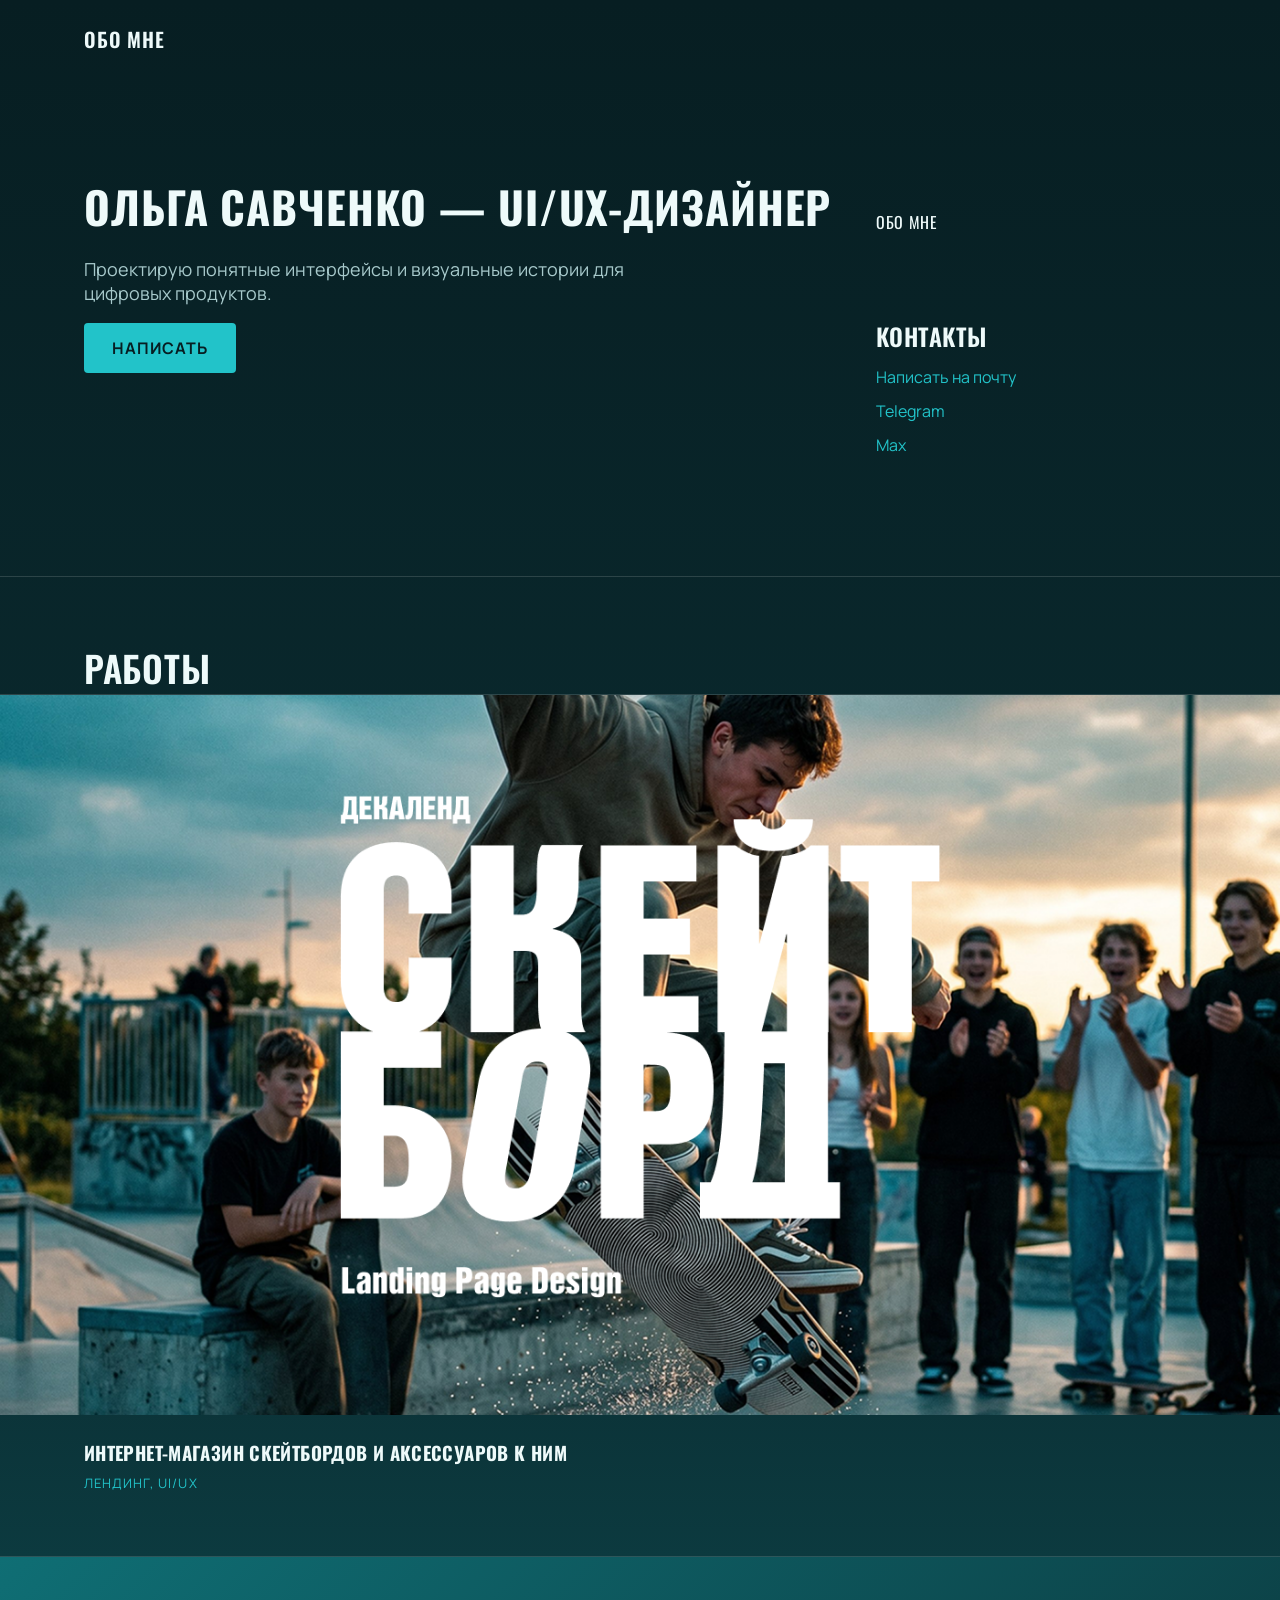
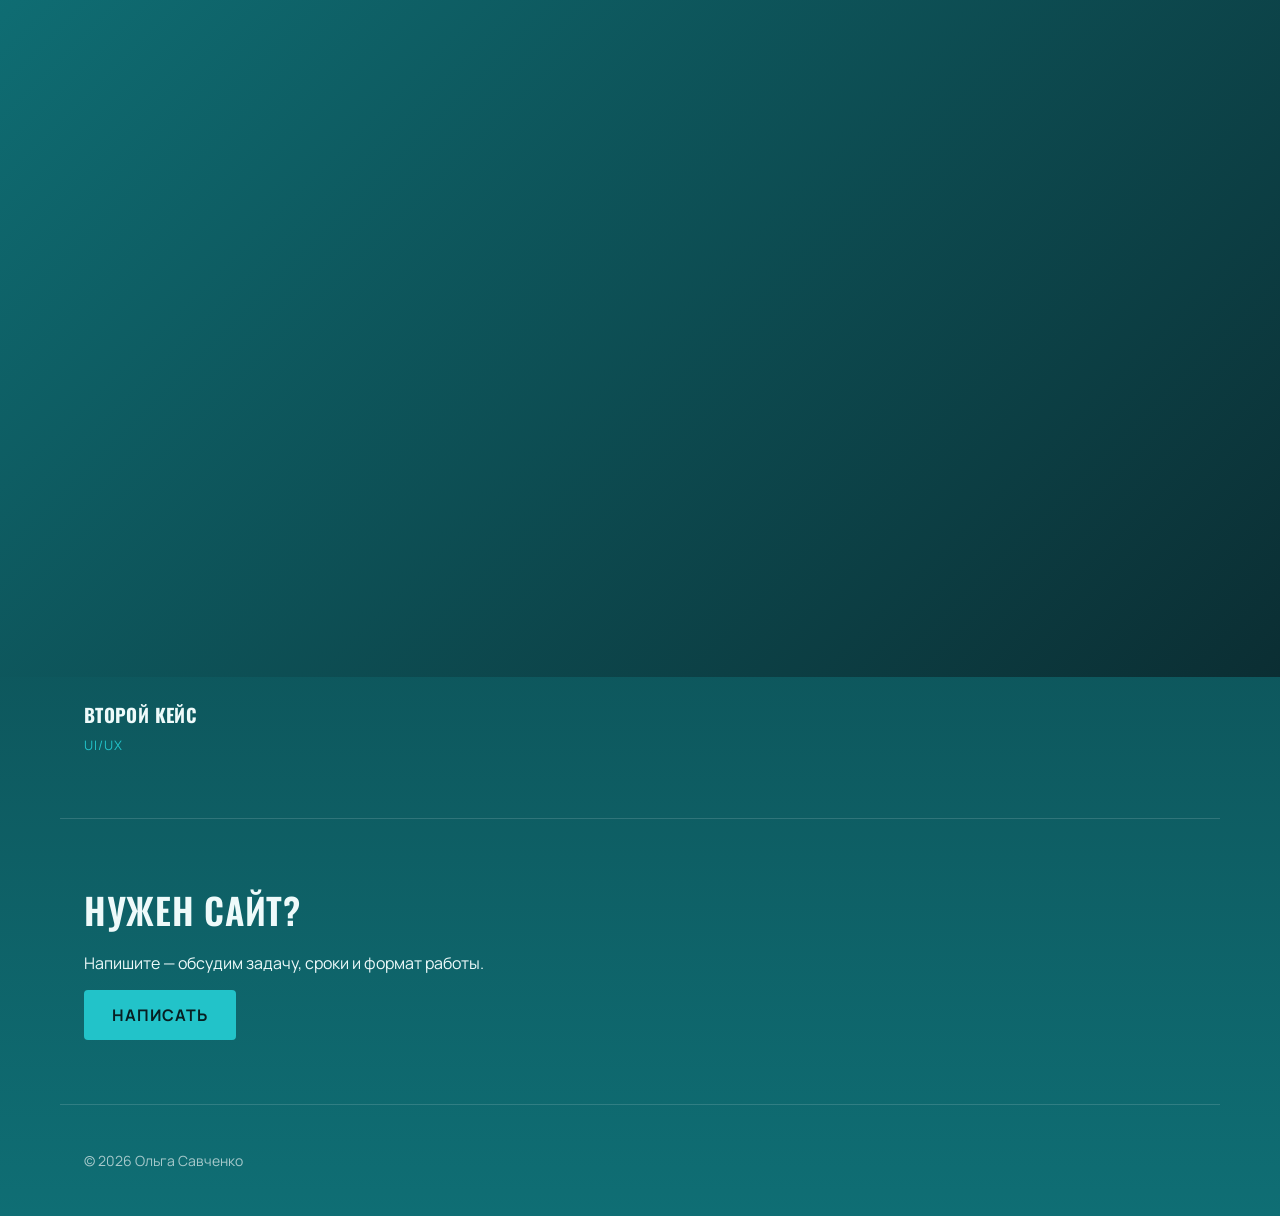
==== index.html @ 381944b1 "Исправлена ссылка на Max и меню" ====
<!DOCTYPE html>
<html lang="ru">
<head>
    <meta charset="UTF-8">
    <meta name="viewport" content="width=device-width, initial-scale=1.0">
    <title><h1>Ольга Савченко — <span class="title-second">UI/UX-дизайнер</span></h1></title>
    <link rel="preconnect" href="https://fonts.googleapis.com">
    <link rel="preconnect" href="https://fonts.gstatic.com" crossorigin>
    <link href="https://fonts.googleapis.com/css2?family=Oswald:wght@500;600;700&family=Manrope:wght@400;500;700&display=swap" rel="stylesheet">
    <link rel="stylesheet" href="style.css">
</head>
<body>
    <header class="header">
        <a href="#about" class="logo">Обо мне</a>
    </header>

    <main>
        <section class="hero" id="about">
            <div class="hero-main">
                <h1>Ольга Савченко — UI/UX-дизайнер</h1>
                <p>Проектирую понятные интерфейсы и визуальные истории для цифровых продуктов.</p>
                <a class="button" href="mailto:topol063@yandex.ru">Написать</a>
            </div>
            <aside class="hero-side">
                <nav class="panel panel-nav">
                    <a href="#about">Обо мне</a>
                </nav>

                <div class="panel panel-contacts" id="contacts">
                    <h2>Контакты</h2>
                    <a href="mailto:topol063@yandex.ru">Написать на почту</a>
                    <a href="https://t.me/graph_design63" target="_blank" rel="noopener">Telegram</a>
                    <a href="https://max.ru/u/f9LHodD0cOK-HTAsB_203HeexzP4PxBQkBFhvsTClnofYxLRDEMAX9zfkRQ" target="_blank" rel="noopener">Max</a>

                </div>
            </aside>
        </section>
        <section class="works" id="works">
            <h2>Работы</h2>
            <div id="works-list"></div>
        </section>

        <section class="cta" id="cta">
            <h2>Нужен сайт?</h2>
            <p>Напишите — обсудим задачу, сроки и формат работы.</p>
            <a class="button" href="mailto:topol063@yandex.ru">Написать</a>
        </section>
        <footer class="footer">
            <p>© 2026 Ольга Савченко</p>
        </footer>
        <div class="popup" id="popup">
            <div class="popup-overlay" data-close></div>
            <div class="popup-window">
                <button class="popup-close" type="button" data-close>Закрыть</button>
                <div class="popup-content" id="popup-content"></div>
            </div>
        </div>
        <script src="script.js"></script>
</body>
</html>
---- style.css ----
:root {
    --bg-deep: #071e22;
    --bg-dark: #0b2e33;
    --accent-dark: #0f6e74;
    --accent: #22c3c9;
    --text-main: #eefafa;
    --text-muted: #a7c9cb;
}

* {
    box-sizing: border-box;
}

body {
    margin: 0;
    font-family: "Manrope", Arial, sans-serif;
    background: linear-gradient(180deg, var(--bg-deep) 0%, var(--bg-dark) 45%, var(--accent-dark) 100%);
    color: var(--text-main);
}

h1, h2, h3 {
    font-family: "Oswald", Arial, sans-serif;
    text-transform: uppercase;
    letter-spacing: 0.02em;
    margin: 0 0 16px;
}

h1 {
    font-size: 44px;
    font-weight: 700;
}

h2 {
    font-size: 36px;
    font-weight: 600;
}

.button {
    display: inline-block;
    padding: 14px 28px;
    background: var(--accent);
    color: var(--bg-deep);
    text-decoration: none;
    font-weight: 700;
    text-transform: uppercase;
    letter-spacing: 0.06em;
    border-radius: 4px;
}
html {
    background: var(--bg-deep);
}

section,
.header,
.footer {
    max-width: 1160px;
    margin: 0 auto;
    padding: 64px 24px;
}

.header {
    display: flex;
    align-items: center;
    justify-content: space-between;
    padding-top: 24px;
    padding-bottom: 24px;
}

.logo {
    font-family: "Oswald", Arial, sans-serif;
    font-size: 20px;
    font-weight: 600;
    letter-spacing: 0.04em;
    text-transform: uppercase;
    color: var(--text-main);
    text-decoration: none;
}

.nav {
    display: flex;
    gap: 24px;
}

    .nav a {
        color: var(--text-muted);
        text-decoration: none;
        font-weight: 500;
    }

        .nav a:hover {
            color: var(--accent);
        }

.hero {
    padding-top: 96px;
    padding-bottom: 96px;
}

    .hero p {
        max-width: 560px;
        font-size: 18px;
        color: var(--text-muted);
    }

.contacts-list {
    list-style: none;
    margin: 0;
    padding: 0;
    display: flex;
    gap: 24px;
}

    .contacts-list a {
        color: var(--accent);
        text-decoration: none;
        font-weight: 500;
    }

        .contacts-list a:hover {
            text-decoration: underline;
        }

.footer {
    padding-top: 32px;
    padding-bottom: 32px;
    color: var(--text-muted);
    font-size: 14px;
}
.works-grid::-webkit-scrollbar {
        height: 8px;
    }

    .works-grid::-webkit-scrollbar-thumb {
        background: var(--accent-dark);
        border-radius: 4px;
    }

.work-tag {
    margin: 0;
    color: var(--accent);
    font-size: 13px;
    text-transform: uppercase;
    letter-spacing: 0.08em;
}

.hero {
    display: grid;
    grid-template-columns: 1fr 320px;
    gap: 32px;
    align-items: start;
}

.hero-side {
    display: grid;
    gap: 24px;
}

.panel {
    display: grid;
    gap: 12px;
    padding: 24px;
    background: rgba(255, 255, 255, 0.04);
    border: 1px solid rgba(255, 255, 255, 0.12);
    border-radius: 8px;
}

.panel-nav a {
    color: var(--text-main);
    text-decoration: none;
    font-family: "Oswald", Arial, sans-serif;
    text-transform: uppercase;
    letter-spacing: 0.04em;
}

    .panel-nav a:hover {
        color: var(--accent);
    }

.panel-contacts h2 {
    margin: 0;
    font-size: 24px;
}

.panel-contacts a {
    color: var(--accent);
    text-decoration: none;
    word-break: break-word;
}

    .panel-contacts a:hover {
        text-decoration: underline;
    }
body {
    overflow-x: hidden;
}

section,
.footer {
    border-top: 1px solid rgba(255, 255, 255, 0.14);
}

.hero {
    border-top: none;
}

.panel {
    background: none;
    border: none;
    border-radius: 0;
    padding: 24px 0;
}

.panel-nav a {
    padding: 12px 0;
    border-bottom: 1px solid rgba(255, 255, 255, 0.14);
}

    .panel-nav a:last-child {
        border-bottom: none;
    }

.works {
    max-width: none;
    padding: 0;
}

    .works h2 {
        max-width: 1160px;
        margin: 0 auto;
        padding: 64px 24px 0;
    }

.case-block {
    border-top: 1px solid rgba(255, 255, 255, 0.14);
    padding-bottom: 64px;
    cursor: pointer;
}

.case-cover {
    width: 100vw;
    margin-left: calc(50% - 50vw);
    aspect-ratio: 16 / 9;
    background: linear-gradient(135deg, var(--accent-dark), var(--bg-dark));
}

.case-meta {
    max-width: 1160px;
    margin: 0 auto;
    padding: 24px 24px 0;
    display: grid;
    gap: 8px;
}

    .case-meta h3 {
        margin: 0;
    }
.button:hover {
    background: var(--text-main);
}

.button:active {
    transform: translateY(1px);
}
.popup {
    position: fixed;
    inset: 0;
    display: none;
    z-index: 100;
}

    .popup.is-open {
        display: block;
    }

.popup-overlay {
    position: absolute;
    inset: 0;
    background: rgba(7, 30, 34, 0.8);
}

.popup-window {
    position: relative;
    width: min(1160px, calc(100% - 48px));
    height: calc(100% - 96px);
    margin: 48px auto;
    overflow-y: auto;
    background: var(--bg-deep);
    border: 1px solid rgba(255, 255, 255, 0.14);
}

.popup-close {
    position: sticky;
    top: 16px;
    z-index: 5;
    display: block;
    width: fit-content;
    margin: 16px 16px 0 auto;
    padding: 12px 20px;
    border: 1px solid rgba(255, 255, 255, 0.3);
    border-radius: 4px;
    background: rgba(7, 30, 34, 0.7);
    color: var(--text-main);
    font-family: "Manrope", Arial, sans-serif;
    font-weight: 700;
    text-transform: uppercase;
    letter-spacing: 0.06em;
    cursor: pointer;
}

    .popup-close:hover {
        background: var(--accent);
        color: var(--bg-deep);
    }

.popup-content h2 {
    margin: 0;
    padding: 24px 24px 0;
}

.popup-screen {
    min-height: 50vh;
    display: grid;
    place-items: center;
    align-content: center;
    gap: 12px;
    padding: 48px 24px;
    border-top: 1px solid rgba(255, 255, 255, 0.14);
    background: linear-gradient(180deg, var(--bg-dark), var(--accent-dark));
    text-align: center;
}

    .popup-screen h3 {
        margin: 0;
    }

    .popup-screen p {
        margin: 0;
        max-width: 560px;
        color: var(--text-muted);
    }
.case-cover {
    background-size: cover;
    background-position: center;
}

.popup-screen-image {
    min-height: 0;
    padding: 0;
    display: block;
    background: none;
}

    .popup-screen-image img {
        display: block;
        width: 100%;
        height: auto;
    }
    @media (max-width: 900px) {
  .hero {
    grid-template-columns: 1fr;
    gap: 48px;
  }

  .hero-side {
    grid-template-columns: 1fr 1fr;
  }

  h1 {
    font-size: 40px;
  }
}

@media (max-width: 600px) {
    .title-second {
  white-space: nowrap;
}
  .hero-side {
    grid-template-columns: 1fr;
  }

  h1 {
    font-size: 32px;
  }

  h2 {
    font-size: 28px;
  }

  .works h2 {
    padding: 48px 16px 0;
  }

  .case-meta {
    padding: 16px 16px 0;
  }

  .popup-window {
    width: calc(100% - 24px);
    height: calc(100% - 48px);
    margin: 24px auto;
  }
  .title-second {
    display: block;
  }
}
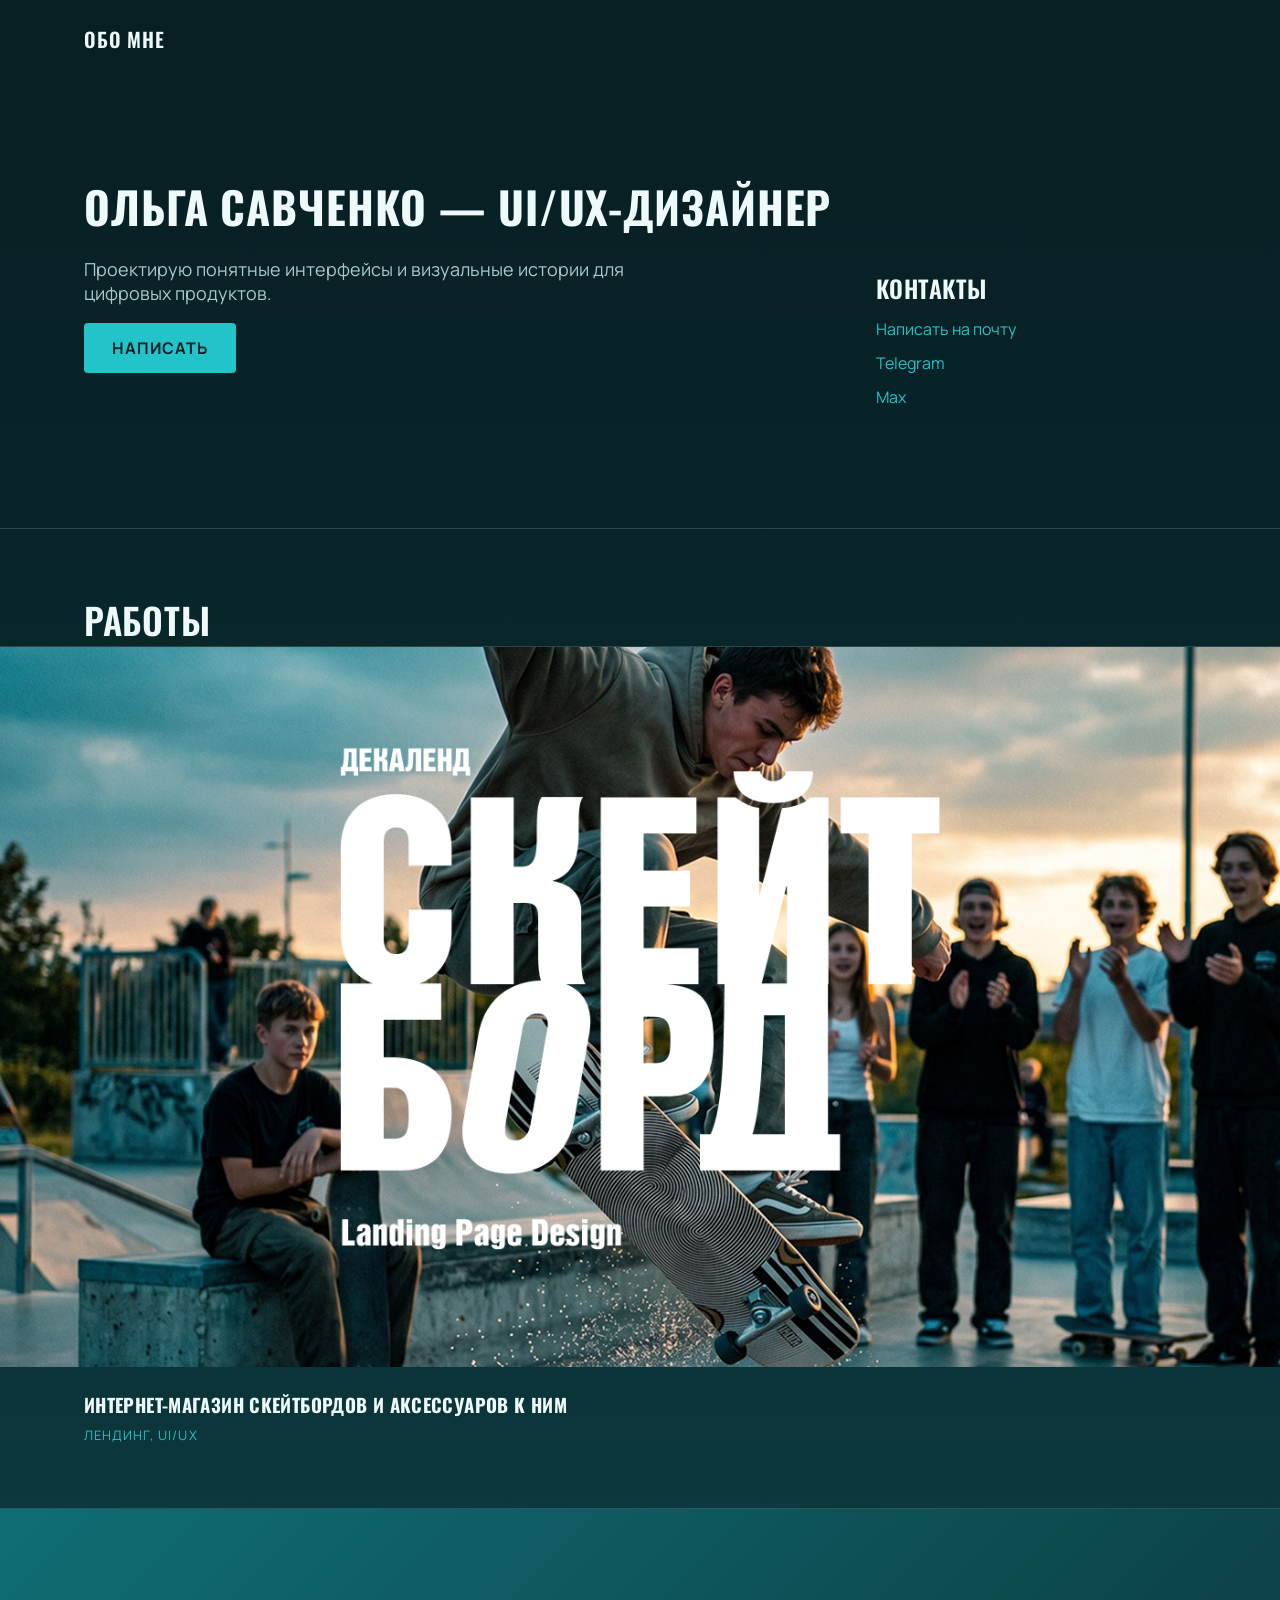
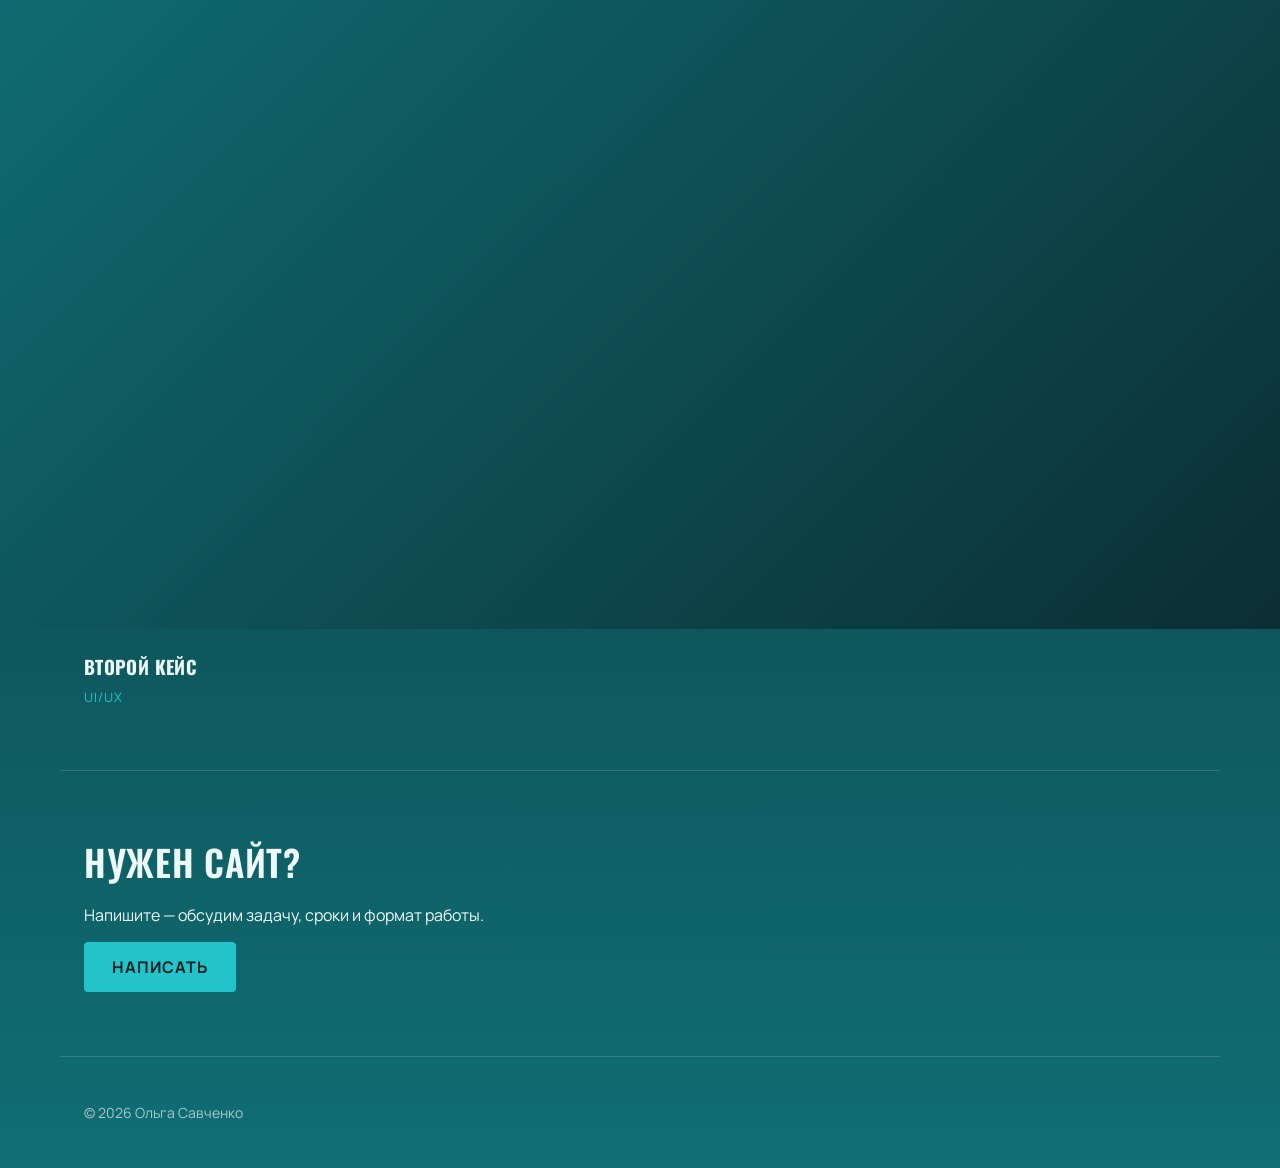
==== commit 7e67afda: "Убрана дублирующая ссылка Обо мне" ====
--- a/index.html
+++ b/index.html
@@ -23,7 +23,6 @@
             </div>
             <aside class="hero-side">
                 <nav class="panel panel-nav">
-                    <a href="#about">Обо мне</a>
                 </nav>
 
                 <div class="panel panel-contacts" id="contacts">
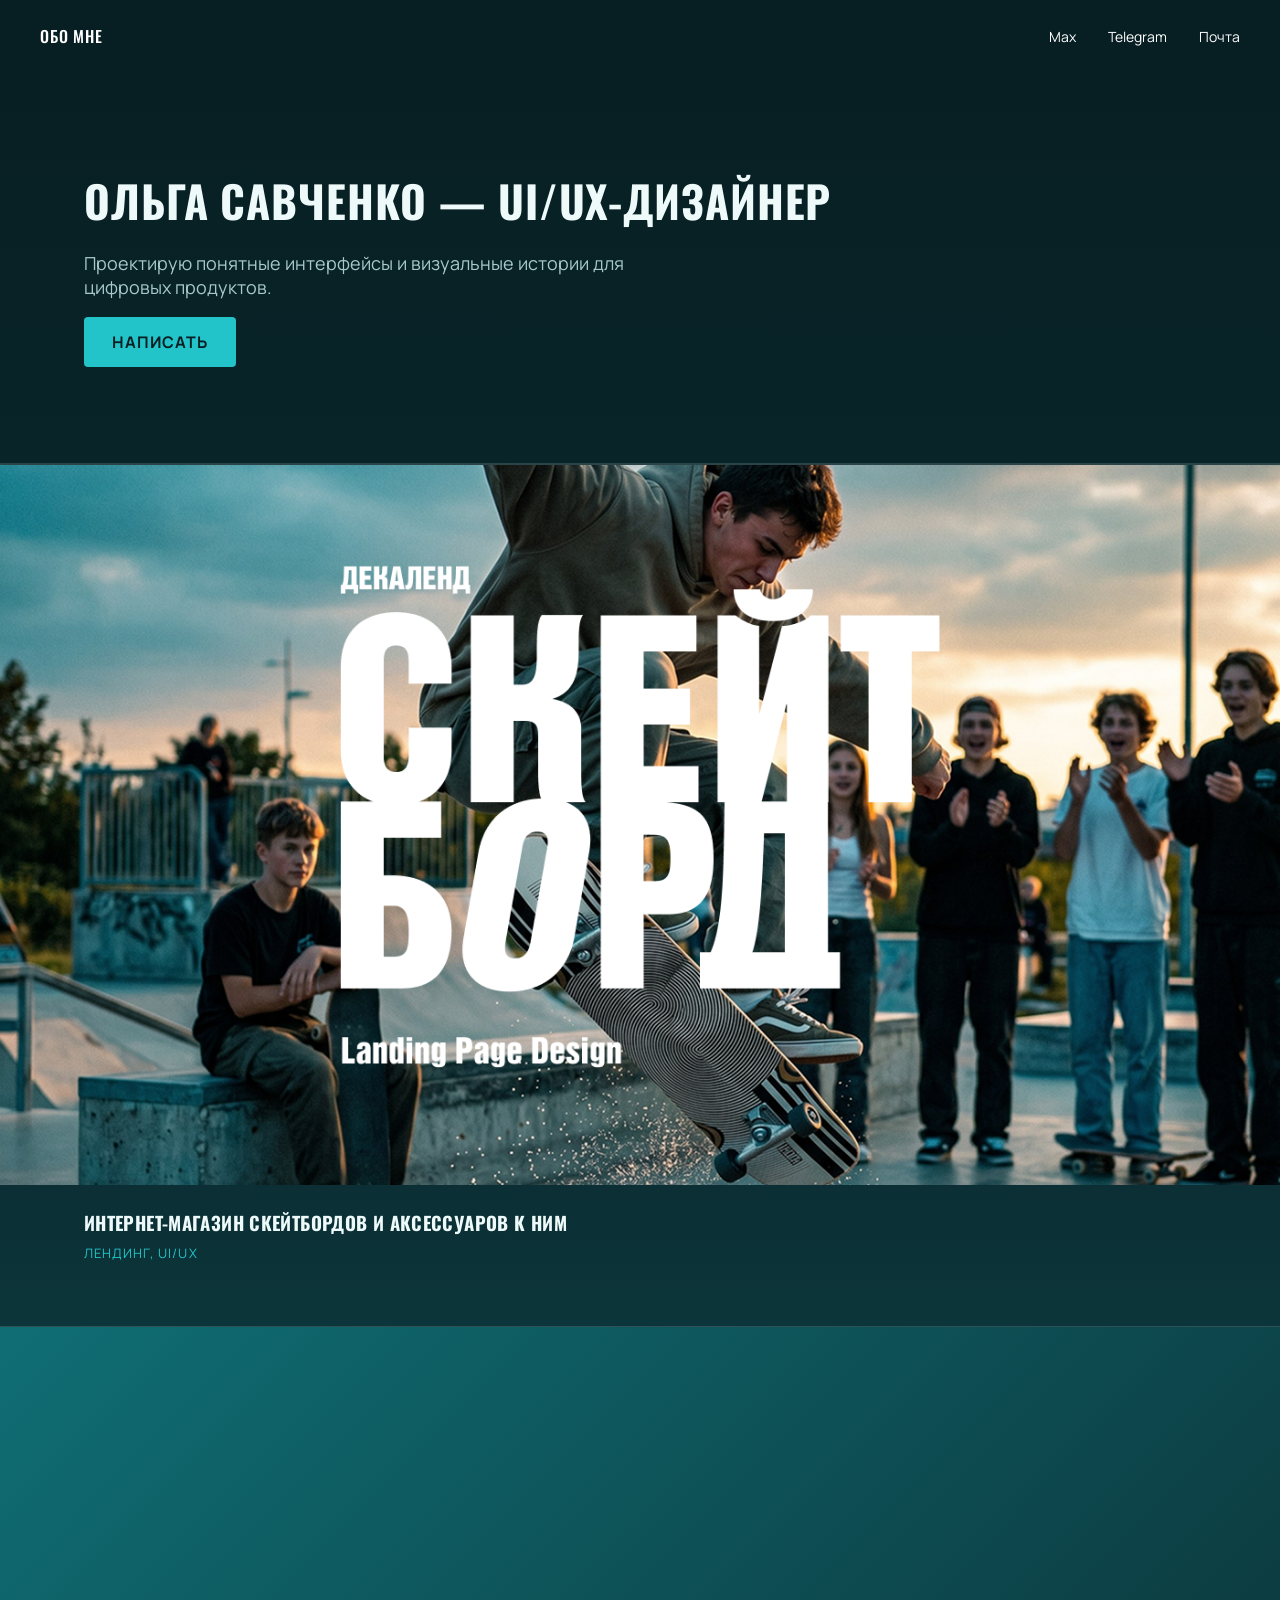
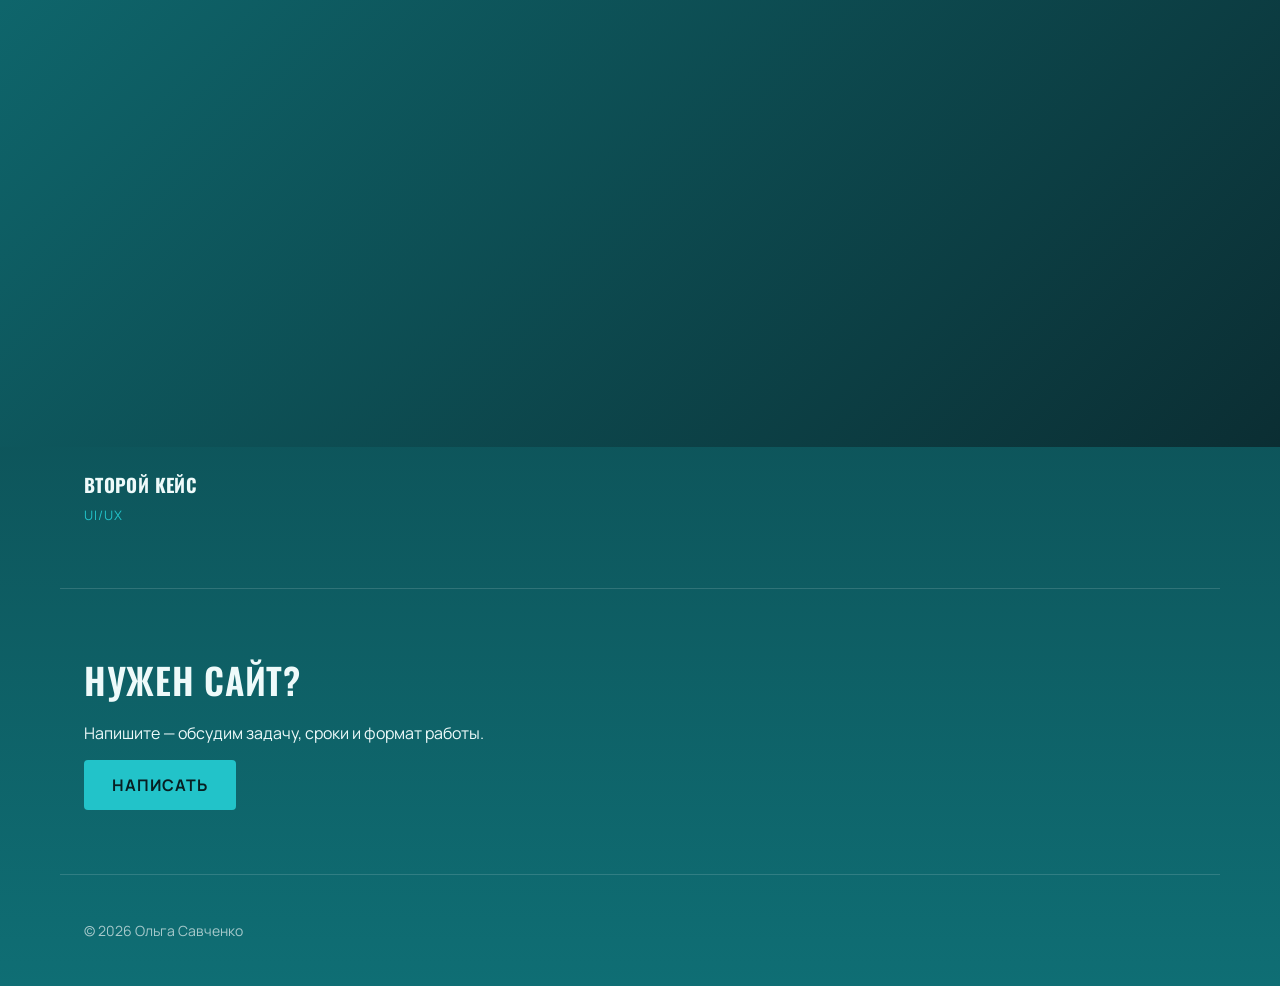
==== commit 4a35bdea: "Убран заголовок РАБОТЫ" ====
--- a/index.html
+++ b/index.html
@@ -10,9 +10,14 @@
     <link rel="stylesheet" href="style.css">
 </head>
 <body>
-    <header class="header">
-        <a href="#about" class="logo">Обо мне</a>
-    </header>
+    <header class="site-header">
+  <a href="#about" class="header-logo">ОБО МНЕ</a>
+  <nav class="header-links">
+    <a href="https://max.ru/u/f9LHodD0cOK-HTAsB_203HeexzP4PxBQkBFhvsTClnofYxLRDEMAX9zfkRQ" target="_blank" rel="noopener">Max</a>
+    <a href="https://t.me/graph_design63" target="_blank" rel="noopener">Telegram</a>
+    <a href="mailto:topol063@yandex.ru">Почта</a>
+  </nav>
+</header>
 
     <main>
         <section class="hero" id="about">
@@ -25,17 +30,9 @@
                 <nav class="panel panel-nav">
                 </nav>
 
-                <div class="panel panel-contacts" id="contacts">
-                    <h2>Контакты</h2>
-                    <a href="mailto:topol063@yandex.ru">Написать на почту</a>
-                    <a href="https://t.me/graph_design63" target="_blank" rel="noopener">Telegram</a>
-                    <a href="https://max.ru/u/f9LHodD0cOK-HTAsB_203HeexzP4PxBQkBFhvsTClnofYxLRDEMAX9zfkRQ" target="_blank" rel="noopener">Max</a>
-
-                </div>
             </aside>
         </section>
         <section class="works" id="works">
-            <h2>Работы</h2>
             <div id="works-list"></div>
         </section>
 
--- a/style.css
+++ b/style.css
@@ -369,7 +369,58 @@
     font-size: 40px;
   }
 }
-
+/* --- Новый адаптивный хедер --- */
+.site-header {
+  display: flex;
+  justify-content: space-between; /* Разносит логотип влево, а ссылки вправо */
+  align-items: center;
+  width: 100%;
+  padding: 24px 40px;
+  box-sizing: border-box;
+}
+
+.header-logo {
+  font-family: 'Oswald', sans-serif;
+  font-size: 16px;
+  font-weight: 500;
+  text-transform: uppercase;
+  text-decoration: none;
+  color: #ffffff; /* Или твой основной цвет текста */
+  letter-spacing: 0.05em;
+}
+
+.header-links {
+  display: flex;
+  gap: 32px; /* Равные интервалы между ссылками */
+}
+
+.header-links a {
+  font-family: 'Manrope', sans-serif;
+  font-size: 14px;
+  text-decoration: none;
+  color: #ffffff; /* Или твой основной цвет текста */
+  transition: opacity 0.3s ease;
+}
+
+.header-links a:hover {
+  opacity: 0.7;
+}
+
+/* Адаптив хедера для мобильных (ширина до 600px) */
+@media (max-width: 600px) {
+  .site-header {
+    padding: 16px 20px;
+    flex-direction: column;
+    align-items: flex-start;
+    gap: 16px;
+  }
+
+  .header-links {
+    width: 100%;
+    justify-content: space-between; /* На мобильном ссылки растянутся по ширине */
+    gap: 0;
+  }
+}
 @media (max-width: 600px) {
     .title-second {
   white-space: nowrap;
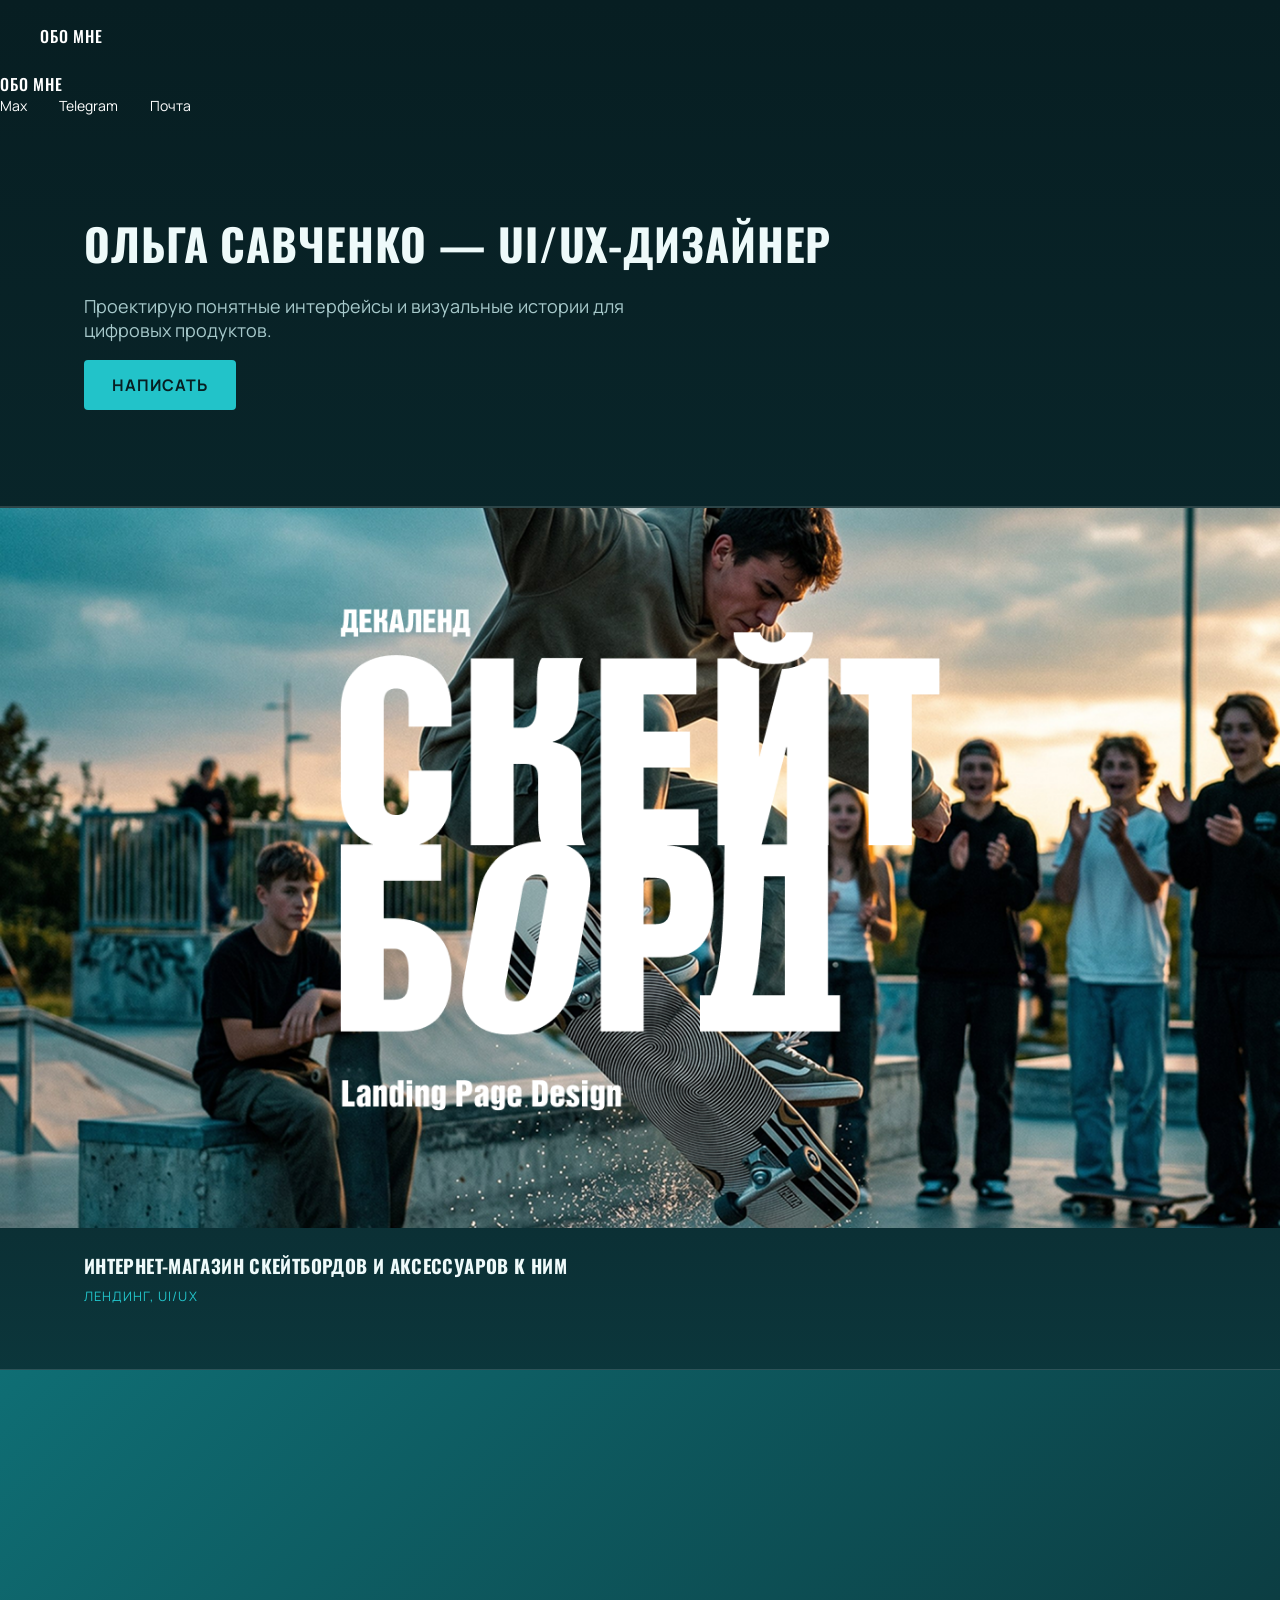
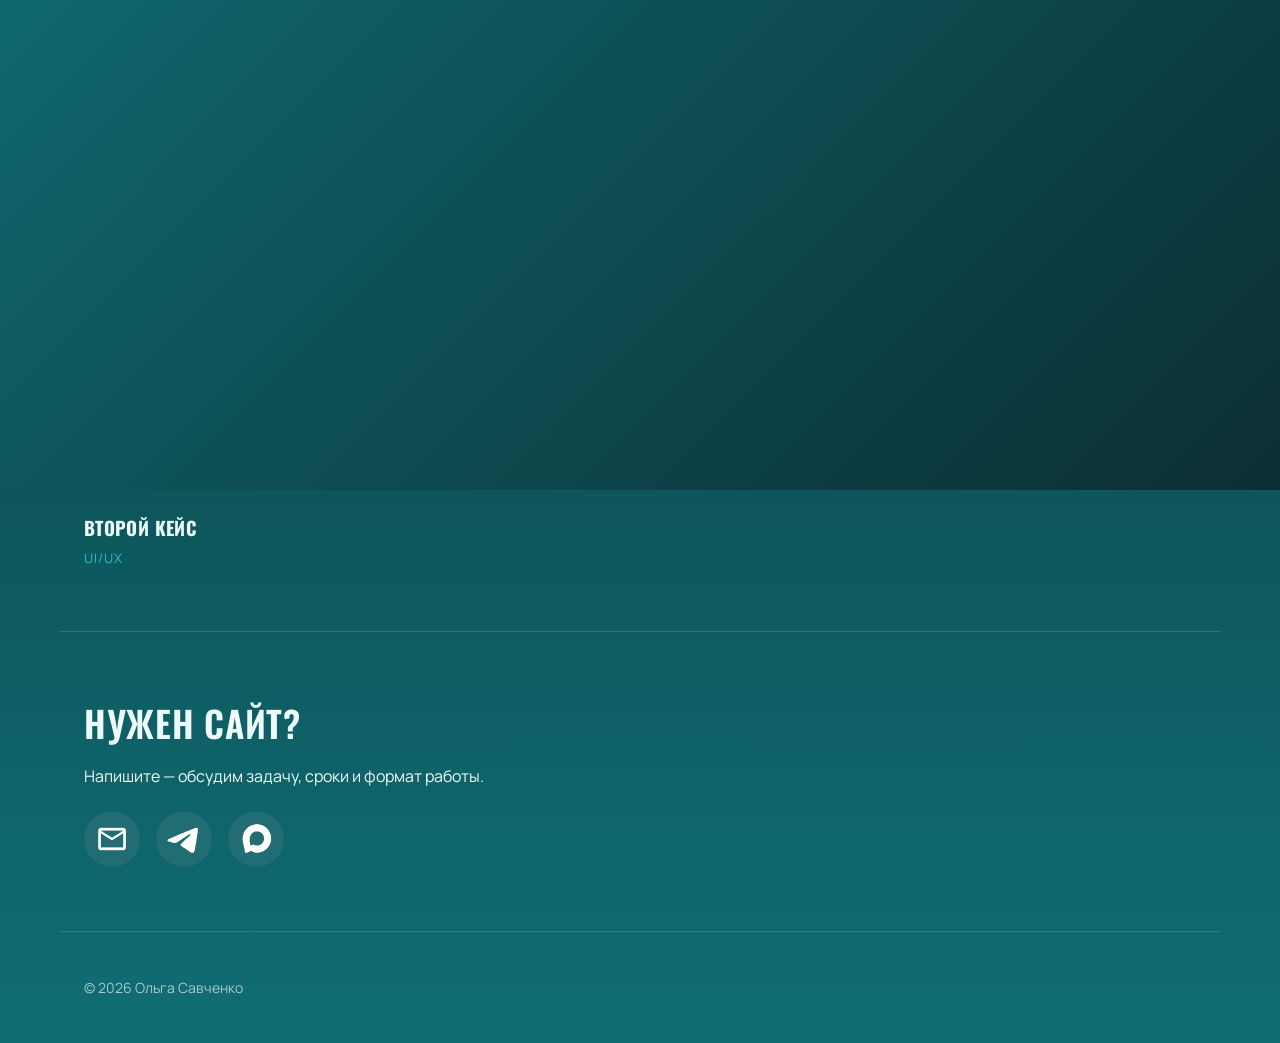
==== commit 3ff47bab: "Убран хедер, обновлен подзаголовок" ====
--- a/index.html
+++ b/index.html
@@ -11,6 +11,8 @@
 </head>
 <body>
     <header class="site-header">
+  <a href="#about" class="header-logo">ОБО МНЕ</a>
+</header>
   <a href="#about" class="header-logo">ОБО МНЕ</a>
   <nav class="header-links">
     <a href="https://max.ru/u/f9LHodD0cOK-HTAsB_203HeexzP4PxBQkBFhvsTClnofYxLRDEMAX9zfkRQ" target="_blank" rel="noopener">Max</a>
@@ -39,7 +41,17 @@
         <section class="cta" id="cta">
             <h2>Нужен сайт?</h2>
             <p>Напишите — обсудим задачу, сроки и формат работы.</p>
-            <a class="button" href="mailto:topol063@yandex.ru">Написать</a>
+            <div class="contact-icons">
+  <a href="mailto:topol063@yandex.ru" class="icon-link">
+    <img src="img/icon-mail.png" alt="Написать на почту">
+  </a>
+  <a href="https://t.me/graph_design63" target="_blank" class="icon-link">
+    <img src="img/icon-telegram.png" alt="Telegram">
+  </a>
+  <a href="https://max.ru/u/f9LHodD0cOK-HTAsB_203HeexzP4PxBQkBFhvsTClnofYxLRDEMAX9zfkRQ" target="_blank" class="icon-link">
+    <img src="img/icon-max.png" alt="Max">
+  </a>
+</div>
         </section>
         <footer class="footer">
             <p>© 2026 Ольга Савченко</p>
--- a/style.css
+++ b/style.css
@@ -453,4 +453,43 @@
   .title-second {
     display: block;
   }
+}
+/* --- Круглые иконки контактов --- */
+.contact-icons {
+  display: flex;
+  gap: 16px;
+  margin-top: 24px;
+}
+
+.icon-link {
+  display: flex;
+  align-items: center;
+  justify-content: center;
+  width: 56px;
+  height: 56px;
+  border-radius: 50%;
+  transition: transform 0.3s ease, opacity 0.3s ease;
+}
+
+.icon-link:hover {
+  transform: scale(1.1);
+  opacity: 0.8;
+}
+
+.icon-link img {
+  width: 100%;
+  height: 100%;
+  object-fit: cover;
+}
+
+/* Адаптив для мобильных */
+@media (max-width: 600px) {
+  .contact-icons {
+    gap: 12px;
+  }
+  
+  .icon-link {
+    width: 48px;
+    height: 48px;
+  }
 }
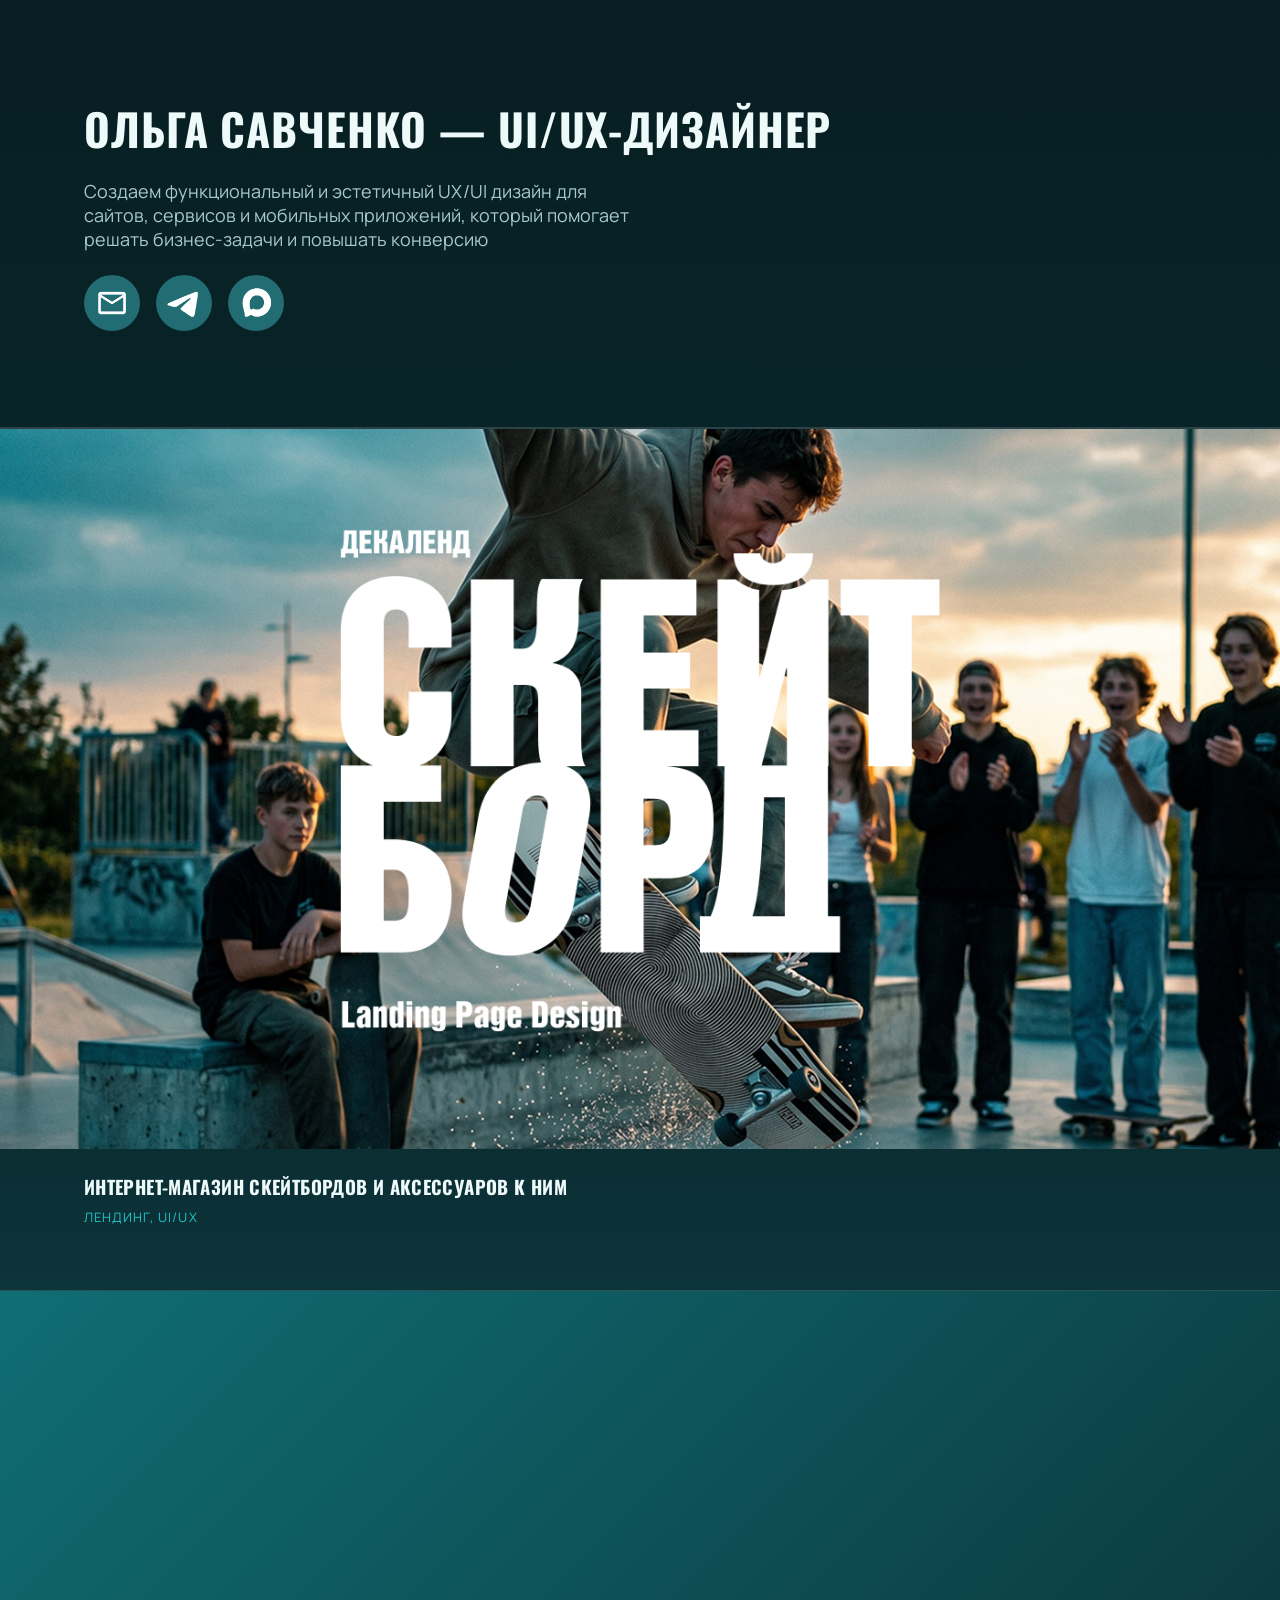
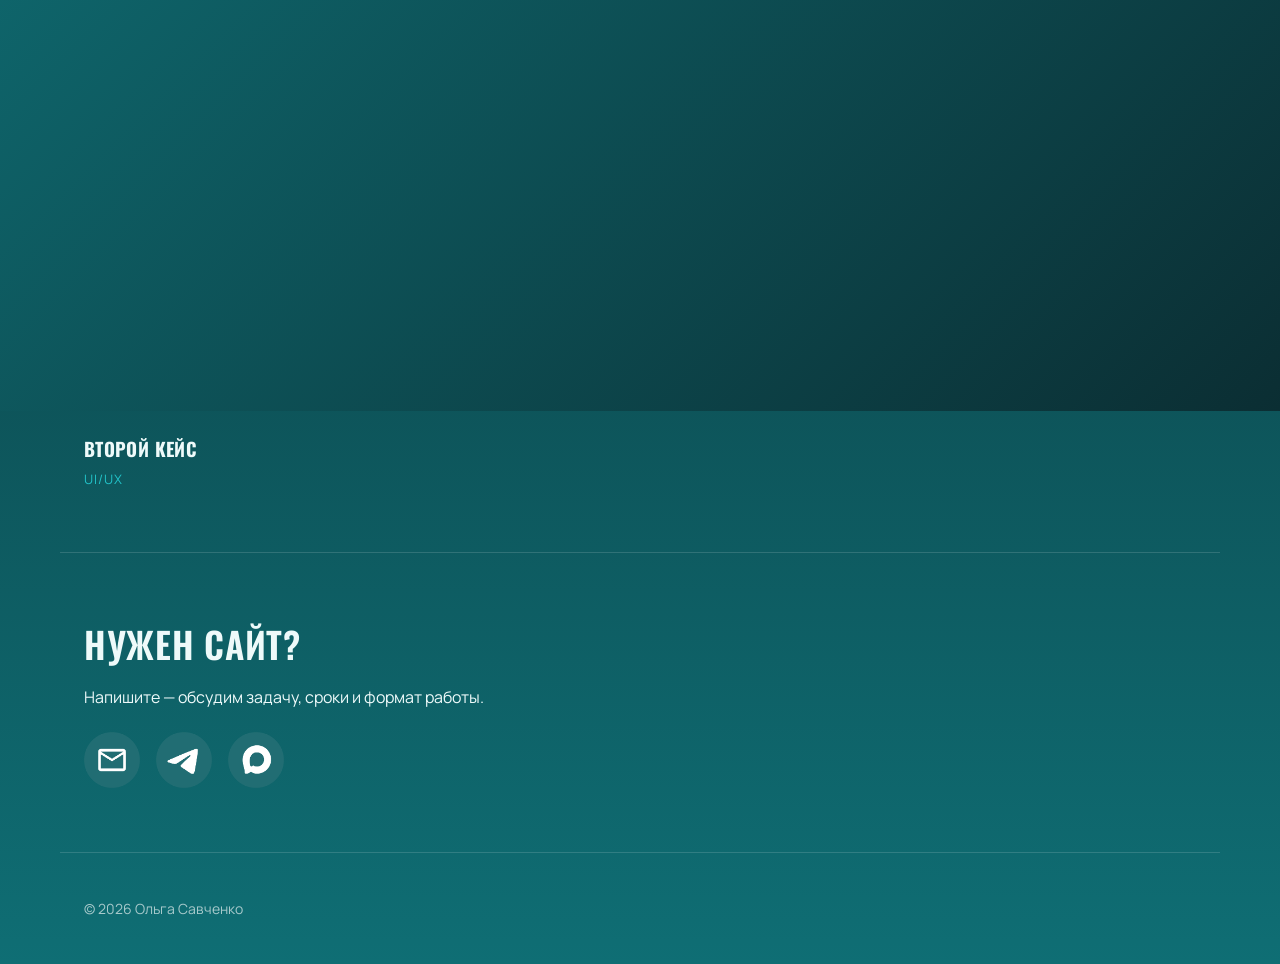
==== commit 1f7567f5: "Убран хедер, обновлен текст, добавлены иконки" ====
--- a/index.html
+++ b/index.html
@@ -10,23 +10,24 @@
     <link rel="stylesheet" href="style.css">
 </head>
 <body>
-    <header class="site-header">
-  <a href="#about" class="header-logo">ОБО МНЕ</a>
-</header>
-  <a href="#about" class="header-logo">ОБО МНЕ</a>
-  <nav class="header-links">
-    <a href="https://max.ru/u/f9LHodD0cOK-HTAsB_203HeexzP4PxBQkBFhvsTClnofYxLRDEMAX9zfkRQ" target="_blank" rel="noopener">Max</a>
-    <a href="https://t.me/graph_design63" target="_blank" rel="noopener">Telegram</a>
-    <a href="mailto:topol063@yandex.ru">Почта</a>
-  </nav>
-</header>
+  </header>
 
     <main>
         <section class="hero" id="about">
             <div class="hero-main">
                 <h1>Ольга Савченко — UI/UX-дизайнер</h1>
-                <p>Проектирую понятные интерфейсы и визуальные истории для цифровых продуктов.</p>
-                <a class="button" href="mailto:topol063@yandex.ru">Написать</a>
+                <p>   Создаем функциональный и эстетичный UX/UI дизайн для сайтов, сервисов и мобильных приложений, который помогает решать бизнес-задачи и повышать конверсию</p>
+                <div class="contact-icons">
+     <a href="mailto:topol063@yandex.ru" class="icon-link">
+       <img src="img/icon-mail.png" alt="Написать на почту">
+     </a>
+     <a href="https://t.me/graph_design63" target="_blank" class="icon-link">
+       <img src="img/icon-telegram.png" alt="Telegram">
+     </a>
+     <a href="https://max.ru/u/f9LHodD0cOK-HTAsB_203HeexzP4PxBQkBFhvsTClnofYxLRDEMAX9zfkRQ" target="_blank" class="icon-link">
+       <img src="img/icon-max.png" alt="Max">
+     </a>
+   </div>
             </div>
             <aside class="hero-side">
                 <nav class="panel panel-nav">
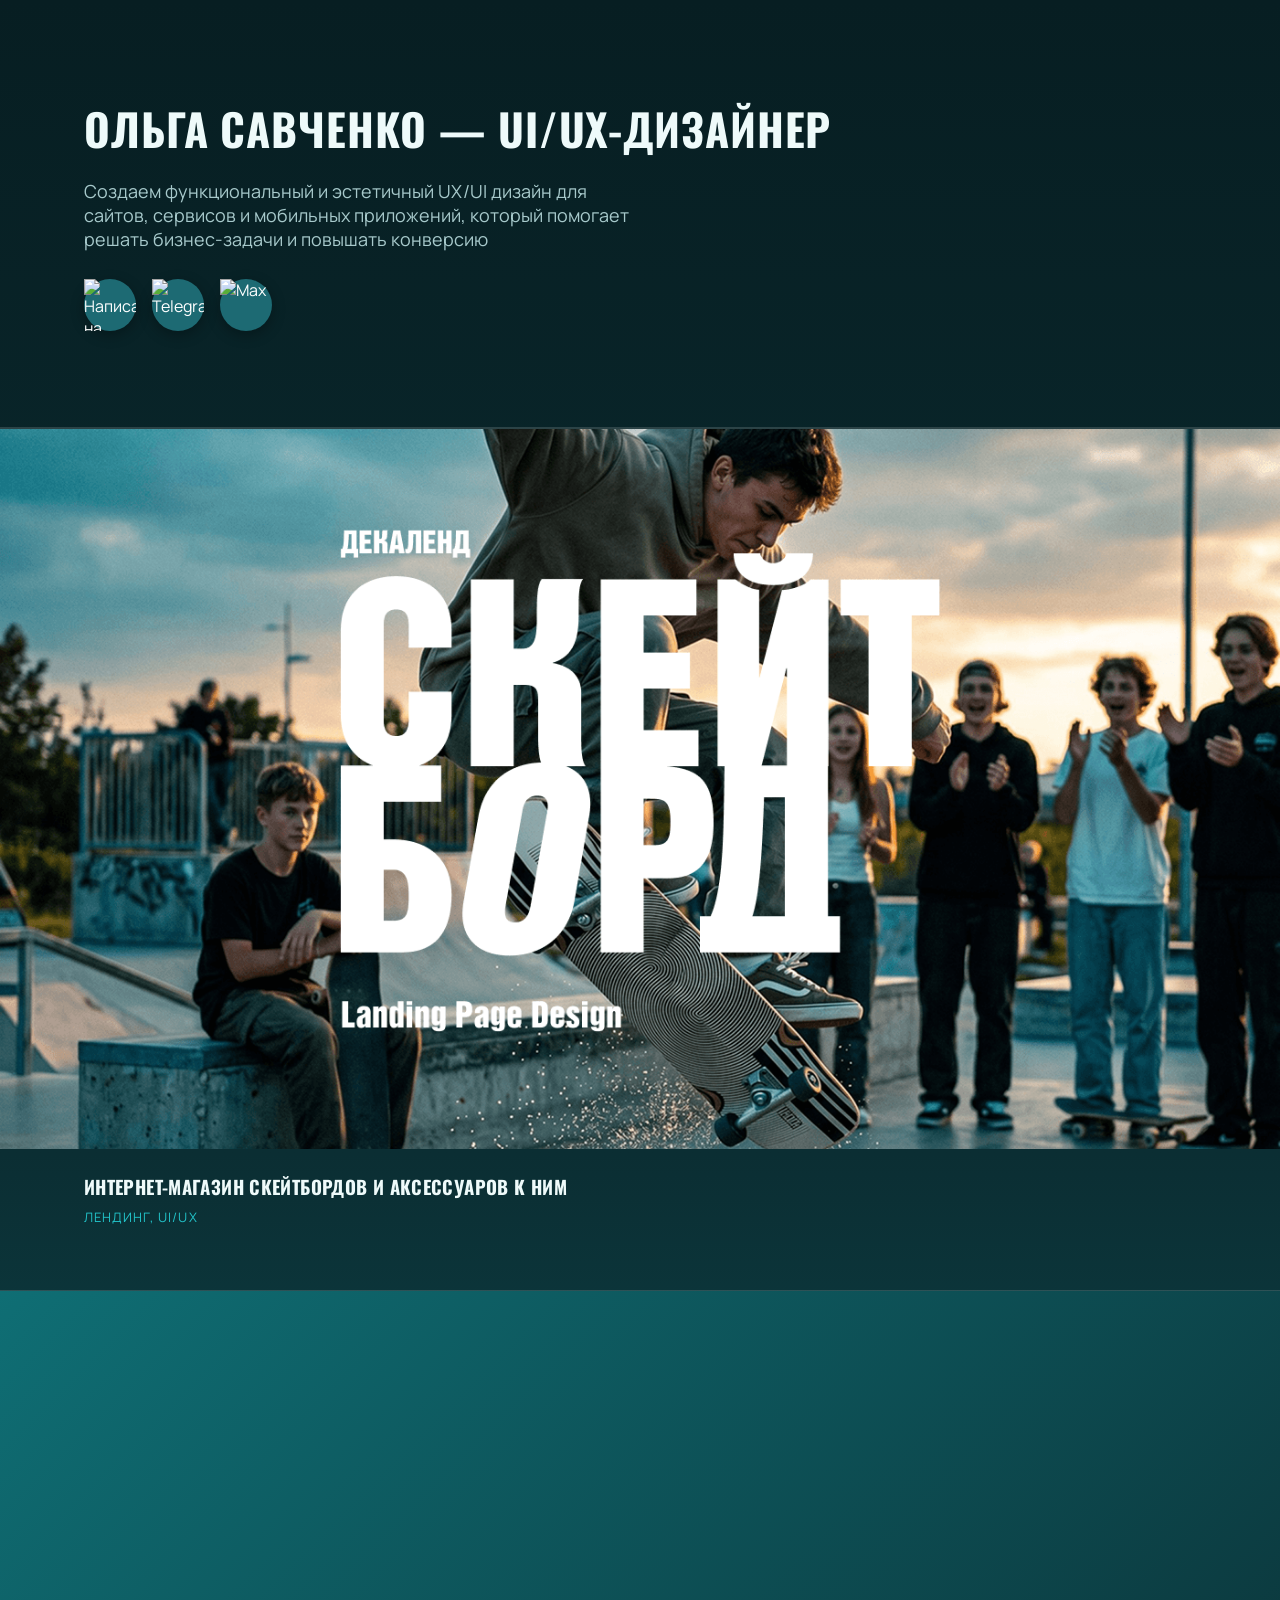
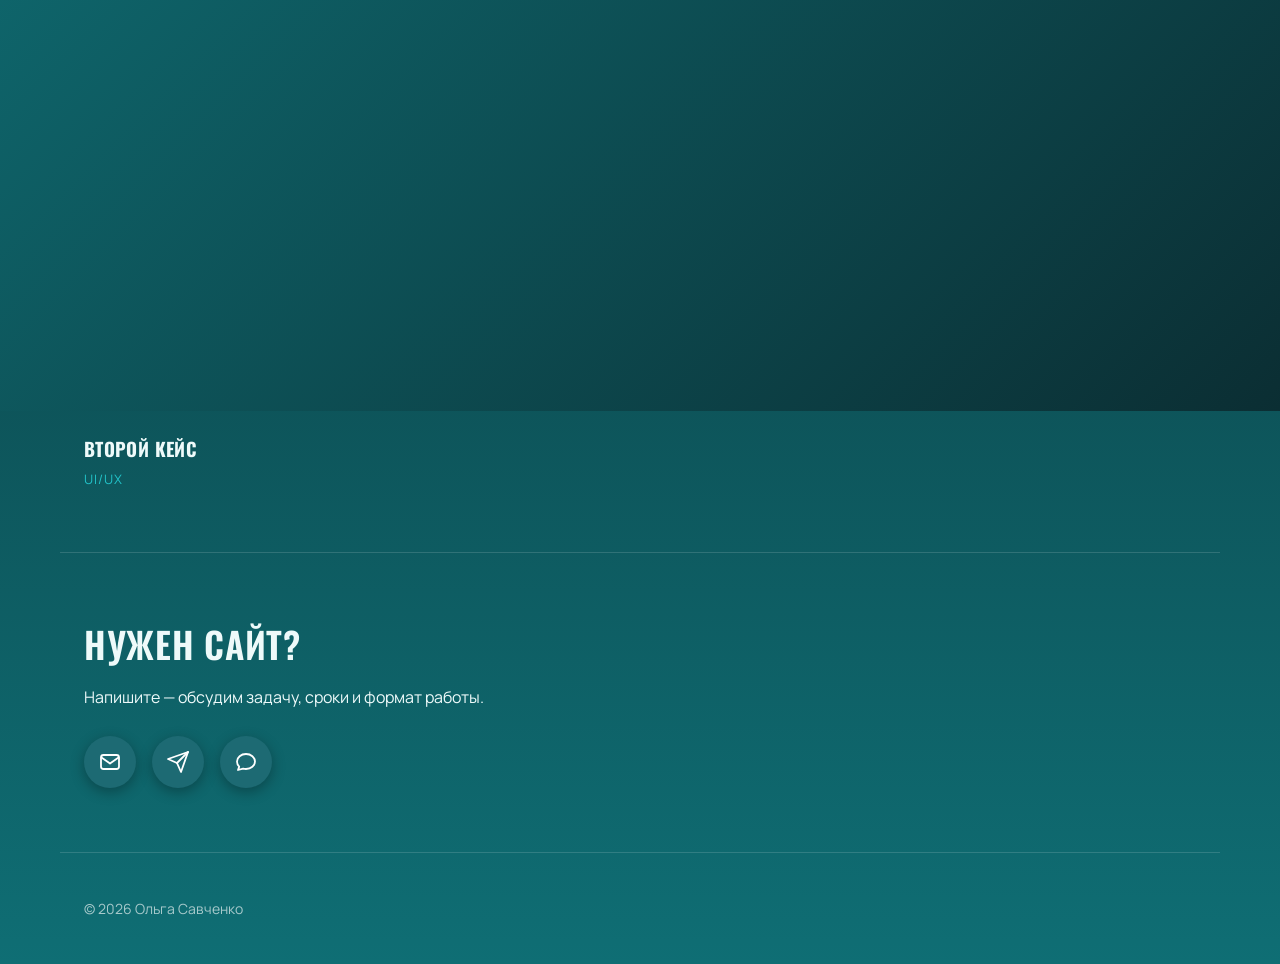
==== commit 30f82179: "Иконки контактов переведены на встроенные SVG" ====
--- a/index.html
+++ b/index.html
@@ -43,14 +43,22 @@
             <h2>Нужен сайт?</h2>
             <p>Напишите — обсудим задачу, сроки и формат работы.</p>
             <div class="contact-icons">
-  <a href="mailto:topol063@yandex.ru" class="icon-link">
-    <img src="img/icon-mail.png" alt="Написать на почту">
+  <a href="mailto:topol063@yandex.ru" class="icon-link" aria-label="Написать на почту" title="Почта">
+    <svg viewBox="0 0 24 24" width="24" height="24" fill="none" stroke="currentColor" stroke-width="1.8" stroke-linecap="round" stroke-linejoin="round" aria-hidden="true" focusable="false">
+      <rect x="3" y="5" width="18" height="14" rx="2.5"/>
+      <path d="M3.5 7.5l8.5 6 8.5-6"/>
+    </svg>
   </a>
-  <a href="https://t.me/graph_design63" target="_blank" class="icon-link">
-    <img src="img/icon-telegram.png" alt="Telegram">
+  <a href="https://t.me/graph_design63" target="_blank" rel="noopener" class="icon-link" aria-label="Telegram" title="Telegram">
+    <svg viewBox="0 0 24 24" width="24" height="24" fill="none" stroke="currentColor" stroke-width="1.8" stroke-linecap="round" stroke-linejoin="round" aria-hidden="true" focusable="false">
+      <path d="M22 2L11 13"/>
+      <path d="M22 2l-7 20-4-9-9-4 20-7z"/>
+    </svg>
   </a>
-  <a href="https://max.ru/u/f9LHodD0cOK-HTAsB_203HeexzP4PxBQkBFhvsTClnofYxLRDEMAX9zfkRQ" target="_blank" class="icon-link">
-    <img src="img/icon-max.png" alt="Max">
+  <a href="https://max.ru/u/f9LHodD0cOK-HTAsB_203HeexzP4PxBQkBFhvsTClnofYxLRDEMAX9zfkRQ" target="_blank" rel="noopener" class="icon-link" aria-label="Max" title="Max">
+    <svg viewBox="0 0 24 24" width="24" height="24" fill="none" stroke="currentColor" stroke-width="1.8" stroke-linecap="round" stroke-linejoin="round" aria-hidden="true" focusable="false">
+      <path d="M21 11.5c0 4.1-4 7.5-9 7.5-1 0-2-.1-2.9-.4L4 20l1.2-3.4C3.8 15.3 3 13.5 3 11.5 3 7.4 7 4 12 4s9 3.4 9 7.5z"/>
+    </svg>
   </a>
 </div>
         </section>
--- a/style.css
+++ b/style.css
@@ -492,4 +492,190 @@
     width: 48px;
     height: 48px;
   }
+}
+/* --- Шапка кейса и круглая кнопка закрытия --- */
+#popup .popup-header {
+  position: sticky;
+  top: 0;
+  z-index: 60;
+  display: flex;
+  align-items: center;
+  justify-content: center;
+  min-height: 104px;
+  padding: 28px 96px;
+  box-sizing: border-box;
+  background: linear-gradient(180deg, rgba(9, 28, 31, 0.97) 0%, rgba(13, 38, 41, 0.94) 100%);
+  -webkit-backdrop-filter: blur(10px);
+  backdrop-filter: blur(10px);
+  border-bottom: 1px solid rgba(87, 213, 201, 0.22);
+  box-shadow: 0 10px 30px rgba(0, 0, 0, 0.35);
+}
+
+#popup .popup-header .popup-title {
+  margin: 0;
+  padding: 0;
+  background: none;
+  border: none;
+  box-shadow: none;
+  font-family: "Oswald", "Arial Narrow", sans-serif;
+  font-size: clamp(20px, 2.6vw, 30px);
+  font-weight: 600;
+  line-height: 1.25;
+  letter-spacing: 0.03em;
+  text-transform: uppercase;
+  text-align: center;
+  color: #ffffff;
+  text-wrap: balance;
+}
+
+#popup .popup-header .popup-close-circle {
+  position: absolute;
+  top: 50%;
+  right: 28px;
+  width: 48px;
+  height: 48px;
+  padding: 0;
+  border: none;
+  border-radius: 50%;
+  background: #1d6a73;
+  color: #ffffff;
+  display: flex;
+  align-items: center;
+  justify-content: center;
+  cursor: pointer;
+  box-shadow: 0 6px 18px rgba(0, 0, 0, 0.35);
+  opacity: 0;
+  transform: translateY(-50%) scale(0.5) rotate(-90deg);
+  pointer-events: none;
+  -webkit-tap-highlight-color: transparent;
+  touch-action: manipulation;
+  transition: transform 0.3s cubic-bezier(0.34, 1.56, 0.64, 1),
+              background-color 0.25s ease,
+              box-shadow 0.25s ease,
+              opacity 0.25s ease;
+}
+
+#popup.is-open .popup-header .popup-close-circle {
+  opacity: 1;
+  transform: translateY(-50%) scale(1) rotate(0deg);
+  pointer-events: auto;
+  animation: closeBtnIn 0.35s cubic-bezier(0.34, 1.56, 0.64, 1) 0.1s backwards;
+}
+
+@keyframes closeBtnIn {
+  from { opacity: 0; transform: translateY(-50%) scale(0.5) rotate(-90deg); }
+  to   { opacity: 1; transform: translateY(-50%) scale(1) rotate(0deg); }
+}
+
+#popup.is-open .popup-header .popup-close-circle:hover {
+  background: #27858f;
+  transform: translateY(-50%) scale(1.1) rotate(90deg);
+  box-shadow: 0 8px 22px rgba(0, 0, 0, 0.45);
+}
+
+#popup.is-open .popup-header .popup-close-circle:active {
+  transform: translateY(-50%) scale(0.92) rotate(90deg);
+}
+
+#popup .popup-header .popup-close-circle:focus-visible {
+  outline: 2px solid #57d5c9;
+  outline-offset: 3px;
+}
+
+/* Скроллбар попапа в цветах сайта */
+#popup, #popup * {
+  scrollbar-width: thin;
+  scrollbar-color: #1d6a73 rgba(255, 255, 255, 0.07);
+}
+#popup::-webkit-scrollbar, #popup *::-webkit-scrollbar { width: 10px; }
+#popup::-webkit-scrollbar-track, #popup *::-webkit-scrollbar-track {
+  background: rgba(255, 255, 255, 0.07);
+}
+#popup::-webkit-scrollbar-thumb, #popup *::-webkit-scrollbar-thumb {
+  background: #1d6a73;
+  border-radius: 8px;
+}
+#popup::-webkit-scrollbar-thumb:hover, #popup *::-webkit-scrollbar-thumb:hover {
+  background: #27858f;
+}
+
+@media (max-width: 600px) {
+  #popup .popup-header {
+    min-height: 80px;
+    padding: 18px 64px;
+  }
+  #popup .popup-header .popup-title {
+    font-size: 18px;
+  }
+  #popup .popup-header .popup-close-circle {
+    right: 12px;
+    width: 40px;
+    height: 40px;
+  }
+}
+
+@media (prefers-reduced-motion: reduce) {
+  #popup .popup-header .popup-close-circle,
+  #popup.is-open .popup-header .popup-close-circle {
+    animation: none;
+    transition: none;
+  }
+}
+/* --- Круглые иконки контактов (SVG) --- */
+.contact-icons {
+  display: flex;
+  align-items: center;
+  gap: 16px;
+  margin-top: 28px;
+}
+
+.contact-icons .icon-link {
+  display: flex;
+  align-items: center;
+  justify-content: center;
+  width: 52px;
+  height: 52px;
+  border-radius: 50%;
+  background: #1d6a73;
+  color: #ffffff;
+  text-decoration: none;
+  box-shadow: 0 4px 14px rgba(0, 0, 0, 0.3);
+  transition: transform 0.25s ease, background-color 0.25s ease, box-shadow 0.25s ease;
+  -webkit-tap-highlight-color: transparent;
+}
+
+.contact-icons .icon-link svg {
+  width: 24px;
+  height: 24px;
+  display: block;
+}
+
+.contact-icons .icon-link:hover {
+  background: #27858f;
+  transform: translateY(-3px) scale(1.06);
+  box-shadow: 0 8px 20px rgba(0, 0, 0, 0.4), 0 0 0 4px rgba(87, 213, 201, 0.15);
+}
+
+.contact-icons .icon-link:active {
+  transform: translateY(-1px) scale(0.97);
+}
+
+.contact-icons .icon-link:focus-visible {
+  outline: 2px solid #57d5c9;
+  outline-offset: 3px;
+}
+
+@media (max-width: 600px) {
+  .contact-icons {
+    gap: 12px;
+    margin-top: 24px;
+  }
+  .contact-icons .icon-link {
+    width: 48px;
+    height: 48px;
+  }
+  .contact-icons .icon-link svg {
+    width: 22px;
+    height: 22px;
+  }
 }
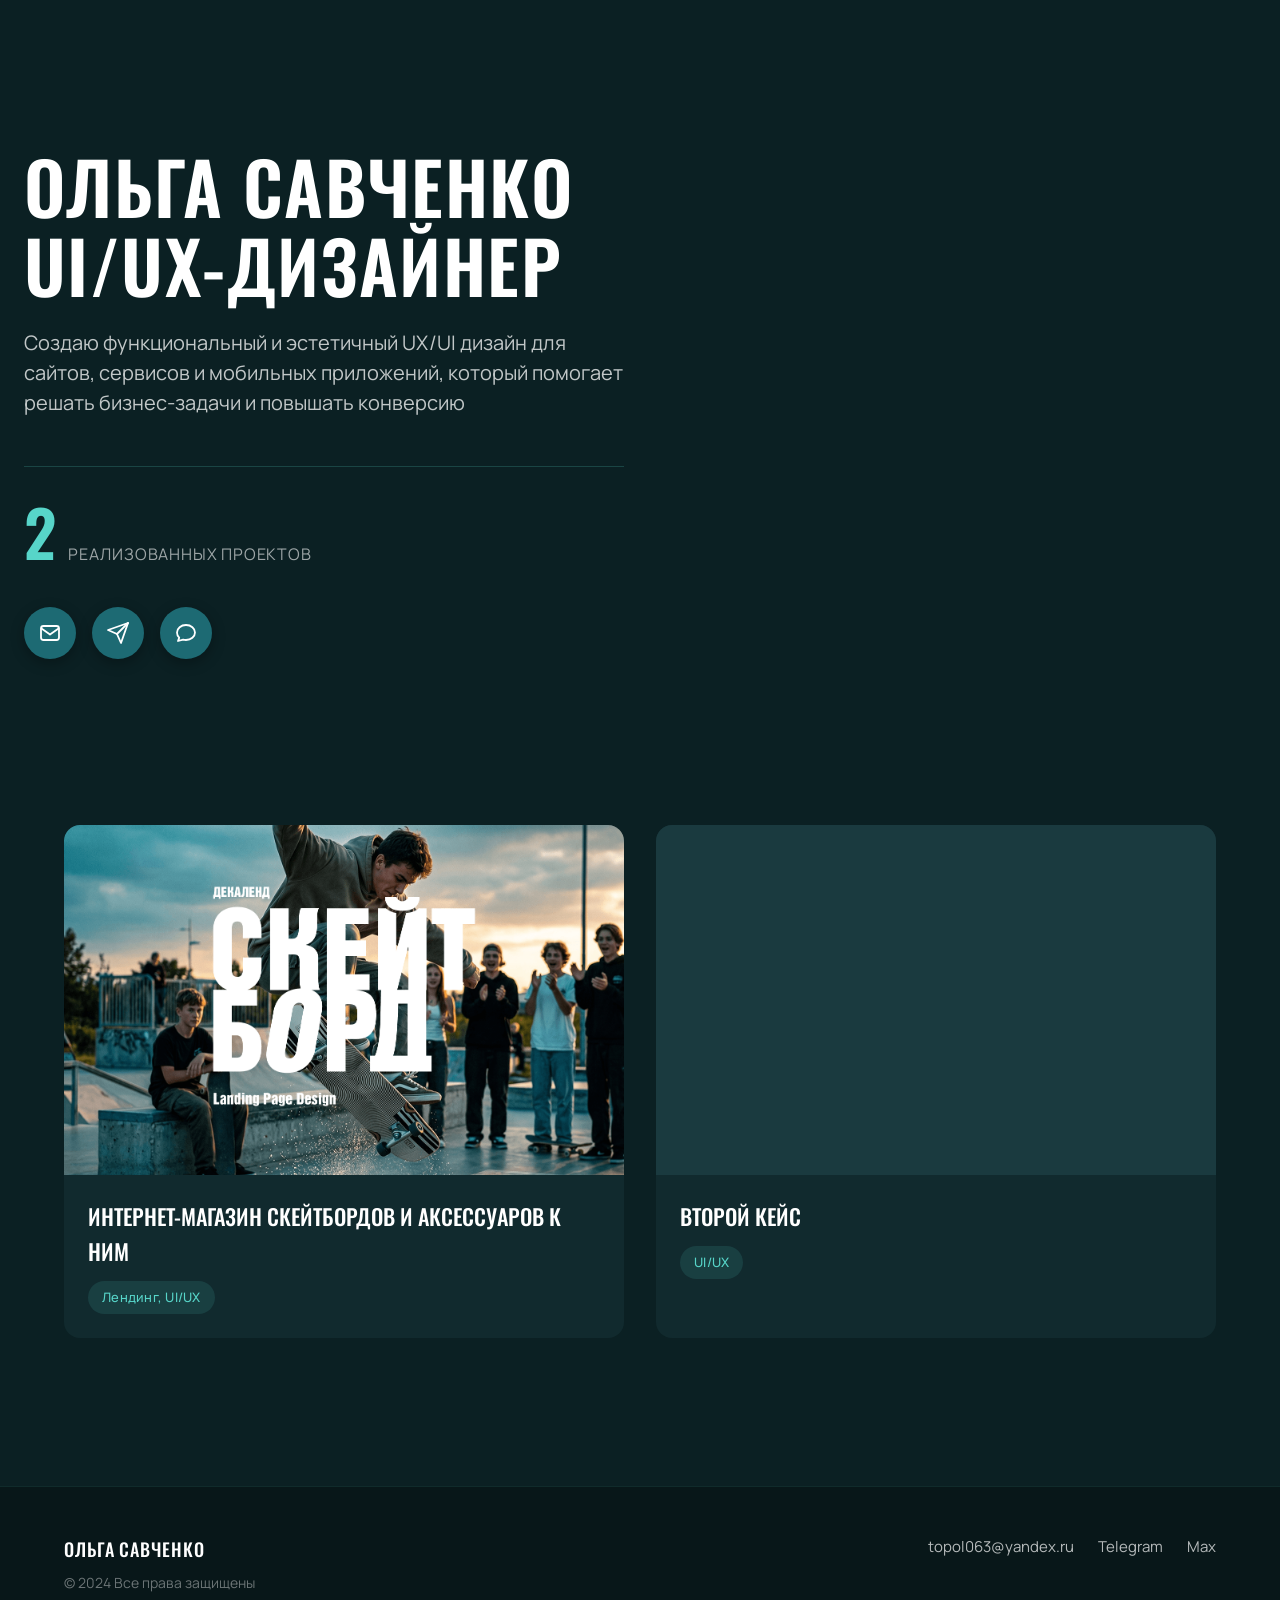
==== commit c02eda3a: "Редизайн в стиле redin: 2 колонки, теги-пилюли, счётчик, мягкие анимации" ====
--- a/index.html
+++ b/index.html
@@ -1,77 +1,67 @@
 <!DOCTYPE html>
 <html lang="ru">
 <head>
-    <meta charset="UTF-8">
-    <meta name="viewport" content="width=device-width, initial-scale=1.0">
-    <title><h1>Ольга Савченко — <span class="title-second">UI/UX-дизайнер</span></h1></title>
-    <link rel="preconnect" href="https://fonts.googleapis.com">
-    <link rel="preconnect" href="https://fonts.gstatic.com" crossorigin>
-    <link href="https://fonts.googleapis.com/css2?family=Oswald:wght@500;600;700&family=Manrope:wght@400;500;700&display=swap" rel="stylesheet">
-    <link rel="stylesheet" href="style.css">
+  <meta charset="UTF-8">
+  <meta name="viewport" content="width=device-width, initial-scale=1.0">
+  <title>Ольга Савченко — UI/UX Дизайн</title>
+  <link rel="preconnect" href="https://fonts.googleapis.com">
+  <link rel="preconnect" href="https://fonts.gstatic.com" crossorigin>
+  <link href="https://fonts.googleapis.com/css2?family=Manrope:wght@400;500;600&family=Oswald:wght@500;600&display=swap" rel="stylesheet">
+  <link rel="stylesheet" href="style.css">
 </head>
 <body>
-  </header>
 
-    <main>
-        <section class="hero" id="about">
-            <div class="hero-main">
-                <h1>Ольга Савченко — UI/UX-дизайнер</h1>
-                <p>   Создаем функциональный и эстетичный UX/UI дизайн для сайтов, сервисов и мобильных приложений, который помогает решать бизнес-задачи и повышать конверсию</p>
-                <div class="contact-icons">
-     <a href="mailto:topol063@yandex.ru" class="icon-link">
-       <img src="img/icon-mail.png" alt="Написать на почту">
-     </a>
-     <a href="https://t.me/graph_design63" target="_blank" class="icon-link">
-       <img src="img/icon-telegram.png" alt="Telegram">
-     </a>
-     <a href="https://max.ru/u/f9LHodD0cOK-HTAsB_203HeexzP4PxBQkBFhvsTClnofYxLRDEMAX9zfkRQ" target="_blank" class="icon-link">
-       <img src="img/icon-max.png" alt="Max">
-     </a>
-   </div>
-            </div>
-            <aside class="hero-side">
-                <nav class="panel panel-nav">
-                </nav>
+  <main>
+    <!-- Hero секция -->
+    <section class="hero">
+      <div class="hero-content fade-in-up">
+        <h1>ОЛЬГА САВЧЕНКО<br>UI/UX-ДИЗАЙНЕР</h1>
+        <p class="hero-subtitle">Создаю функциональный и эстетичный UX/UI дизайн для сайтов, сервисов и мобильных приложений, который помогает решать бизнес-задачи и повышать конверсию</p>
+        
+        <div class="hero-counter fade-in-up">
+          <span class="counter-number" id="project-count">0</span>
+          <span class="counter-label">реализованных проектов</span>
+        </div>
 
-            </aside>
-        </section>
-        <section class="works" id="works">
-            <div id="works-list"></div>
-        </section>
+        <div class="contact-icons fade-in-up"></div>
+      </div>
+    </section>
 
-        <section class="cta" id="cta">
-            <h2>Нужен сайт?</h2>
-            <p>Напишите — обсудим задачу, сроки и формат работы.</p>
-            <div class="contact-icons">
-  <a href="mailto:topol063@yandex.ru" class="icon-link" aria-label="Написать на почту" title="Почта">
-    <svg viewBox="0 0 24 24" width="24" height="24" fill="none" stroke="currentColor" stroke-width="1.8" stroke-linecap="round" stroke-linejoin="round" aria-hidden="true" focusable="false">
-      <rect x="3" y="5" width="18" height="14" rx="2.5"/>
-      <path d="M3.5 7.5l8.5 6 8.5-6"/>
-    </svg>
-  </a>
-  <a href="https://t.me/graph_design63" target="_blank" rel="noopener" class="icon-link" aria-label="Telegram" title="Telegram">
-    <svg viewBox="0 0 24 24" width="24" height="24" fill="none" stroke="currentColor" stroke-width="1.8" stroke-linecap="round" stroke-linejoin="round" aria-hidden="true" focusable="false">
-      <path d="M22 2L11 13"/>
-      <path d="M22 2l-7 20-4-9-9-4 20-7z"/>
-    </svg>
-  </a>
-  <a href="https://max.ru/u/f9LHodD0cOK-HTAsB_203HeexzP4PxBQkBFhvsTClnofYxLRDEMAX9zfkRQ" target="_blank" rel="noopener" class="icon-link" aria-label="Max" title="Max">
-    <svg viewBox="0 0 24 24" width="24" height="24" fill="none" stroke="currentColor" stroke-width="1.8" stroke-linecap="round" stroke-linejoin="round" aria-hidden="true" focusable="false">
-      <path d="M21 11.5c0 4.1-4 7.5-9 7.5-1 0-2-.1-2.9-.4L4 20l1.2-3.4C3.8 15.3 3 13.5 3 11.5 3 7.4 7 4 12 4s9 3.4 9 7.5z"/>
-    </svg>
-  </a>
-</div>
-        </section>
-        <footer class="footer">
-            <p>© 2026 Ольга Савченко</p>
-        </footer>
-        <div class="popup" id="popup">
-            <div class="popup-overlay" data-close></div>
-            <div class="popup-window">
-                <button class="popup-close" type="button" data-close>Закрыть</button>
-                <div class="popup-content" id="popup-content"></div>
-            </div>
+    <!-- Секция работ -->
+    <section class="works" id="works">
+      <div class="container">
+        <div id="works-list" class="works-grid">
+          <!-- Кейсы рендерятся через JS -->
         </div>
-        <script src="script.js"></script>
+        <div class="works-footer">
+          <button id="show-more-btn" class="show-more-btn" hidden>Показать ещё</button>
+        </div>
+      </div>
+    </section>
+  </main>
+
+  <!-- Футер -->
+  <footer class="site-footer">
+    <div class="container footer-content">
+      <div class="footer-left">
+        <p class="footer-name">ОЛЬГА САВЧЕНКО</p>
+        <p class="footer-copy">© 2024 Все права защищены</p>
+      </div>
+      <div class="footer-right">
+        <a href="mailto:topol063@yandex.ru" class="footer-link">topol063@yandex.ru</a>
+        <a href="https://t.me/graph_design63" target="_blank" rel="noopener" class="footer-link">Telegram</a>
+        <a href="https://max.ru/u/f9LHodD0cOK-HTAsB_203HeexzP4PxBQkBFhvsTClnofYxLRDEMAX9zfkRQ" target="_blank" rel="noopener" class="footer-link">Max</a>
+      </div>
+    </div>
+  </footer>
+
+  <!-- Попап кейса -->
+  <div id="popup" class="popup">
+    <div class="popup-inner">
+      <div id="popup-content" class="popup-content"></div>
+    </div>
+  </div>
+
+  <script src="script.js"></script>
 </body>
 </html>
--- a/style.css
+++ b/style.css
@@ -1,537 +1,337 @@
-:root {
-    --bg-deep: #071e22;
-    --bg-dark: #0b2e33;
-    --accent-dark: #0f6e74;
-    --accent: #22c3c9;
-    --text-main: #eefafa;
-    --text-muted: #a7c9cb;
-}
-
-* {
-    box-sizing: border-box;
-}
+/* --- Сброс и базовые стили --- */
+*, *::before, *::after {
+  box-sizing: border-box;
+  margin: 0;
+  padding: 0;
+}
+
+html {
+  scroll-behavior: smooth;
+  scrollbar-width: thin;
+  scrollbar-color: #1d6a73 #0b2023;
+}
+
+html::-webkit-scrollbar { width: 8px; }
+html::-webkit-scrollbar-track { background: #0b2023; }
+html::-webkit-scrollbar-thumb { background: #1d6a73; border-radius: 4px; }
+html::-webkit-scrollbar-thumb:hover { background: #27858f; }
 
 body {
-    margin: 0;
-    font-family: "Manrope", Arial, sans-serif;
-    background: linear-gradient(180deg, var(--bg-deep) 0%, var(--bg-dark) 45%, var(--accent-dark) 100%);
-    color: var(--text-main);
-}
-
-h1, h2, h3 {
-    font-family: "Oswald", Arial, sans-serif;
-    text-transform: uppercase;
-    letter-spacing: 0.02em;
-    margin: 0 0 16px;
+  font-family: 'Manrope', sans-serif;
+  background-color: #0b2023;
+  color: #ffffff;
+  line-height: 1.6;
+  -webkit-font-smoothing: antialiased;
+}
+
+.container {
+  max-width: 1200px;
+  margin: 0 auto;
+  padding: 0 24px;
+}
+
+/* --- Hero секция --- */
+.hero {
+  min-height: 85vh;
+  display: flex;
+  align-items: center;
+  padding: 80px 24px 40px;
+}
+
+.hero-content {
+  max-width: 800px;
 }
 
 h1 {
-    font-size: 44px;
-    font-weight: 700;
-}
-
-h2 {
-    font-size: 36px;
-    font-weight: 600;
-}
-
-.button {
-    display: inline-block;
-    padding: 14px 28px;
-    background: var(--accent);
-    color: var(--bg-deep);
-    text-decoration: none;
-    font-weight: 700;
-    text-transform: uppercase;
-    letter-spacing: 0.06em;
-    border-radius: 4px;
-}
-html {
-    background: var(--bg-deep);
-}
-
-section,
-.header,
-.footer {
-    max-width: 1160px;
-    margin: 0 auto;
-    padding: 64px 24px;
-}
-
-.header {
-    display: flex;
-    align-items: center;
-    justify-content: space-between;
-    padding-top: 24px;
-    padding-bottom: 24px;
-}
-
-.logo {
-    font-family: "Oswald", Arial, sans-serif;
-    font-size: 20px;
-    font-weight: 600;
-    letter-spacing: 0.04em;
-    text-transform: uppercase;
-    color: var(--text-main);
-    text-decoration: none;
-}
-
-.nav {
-    display: flex;
-    gap: 24px;
-}
-
-    .nav a {
-        color: var(--text-muted);
-        text-decoration: none;
-        font-weight: 500;
-    }
-
-        .nav a:hover {
-            color: var(--accent);
-        }
-
-.hero {
-    padding-top: 96px;
-    padding-bottom: 96px;
-}
-
-    .hero p {
-        max-width: 560px;
-        font-size: 18px;
-        color: var(--text-muted);
-    }
-
-.contacts-list {
-    list-style: none;
-    margin: 0;
-    padding: 0;
-    display: flex;
-    gap: 24px;
-}
-
-    .contacts-list a {
-        color: var(--accent);
-        text-decoration: none;
-        font-weight: 500;
-    }
-
-        .contacts-list a:hover {
-            text-decoration: underline;
-        }
-
-.footer {
-    padding-top: 32px;
-    padding-bottom: 32px;
-    color: var(--text-muted);
-    font-size: 14px;
-}
-.works-grid::-webkit-scrollbar {
-        height: 8px;
-    }
-
-    .works-grid::-webkit-scrollbar-thumb {
-        background: var(--accent-dark);
-        border-radius: 4px;
-    }
-
-.work-tag {
-    margin: 0;
-    color: var(--accent);
-    font-size: 13px;
-    text-transform: uppercase;
-    letter-spacing: 0.08em;
-}
-
-.hero {
-    display: grid;
-    grid-template-columns: 1fr 320px;
-    gap: 32px;
-    align-items: start;
-}
-
-.hero-side {
-    display: grid;
-    gap: 24px;
-}
-
-.panel {
-    display: grid;
-    gap: 12px;
-    padding: 24px;
-    background: rgba(255, 255, 255, 0.04);
-    border: 1px solid rgba(255, 255, 255, 0.12);
-    border-radius: 8px;
-}
-
-.panel-nav a {
-    color: var(--text-main);
-    text-decoration: none;
-    font-family: "Oswald", Arial, sans-serif;
-    text-transform: uppercase;
-    letter-spacing: 0.04em;
-}
-
-    .panel-nav a:hover {
-        color: var(--accent);
-    }
-
-.panel-contacts h2 {
-    margin: 0;
-    font-size: 24px;
-}
-
-.panel-contacts a {
-    color: var(--accent);
-    text-decoration: none;
-    word-break: break-word;
-}
-
-    .panel-contacts a:hover {
-        text-decoration: underline;
-    }
-body {
-    overflow-x: hidden;
-}
-
-section,
-.footer {
-    border-top: 1px solid rgba(255, 255, 255, 0.14);
-}
-
-.hero {
-    border-top: none;
-}
-
-.panel {
-    background: none;
-    border: none;
-    border-radius: 0;
-    padding: 24px 0;
-}
-
-.panel-nav a {
-    padding: 12px 0;
-    border-bottom: 1px solid rgba(255, 255, 255, 0.14);
-}
-
-    .panel-nav a:last-child {
-        border-bottom: none;
-    }
-
-.works {
-    max-width: none;
-    padding: 0;
-}
-
-    .works h2 {
-        max-width: 1160px;
-        margin: 0 auto;
-        padding: 64px 24px 0;
-    }
-
-.case-block {
-    border-top: 1px solid rgba(255, 255, 255, 0.14);
-    padding-bottom: 64px;
-    cursor: pointer;
-}
-
-.case-cover {
-    width: 100vw;
-    margin-left: calc(50% - 50vw);
-    aspect-ratio: 16 / 9;
-    background: linear-gradient(135deg, var(--accent-dark), var(--bg-dark));
-}
-
-.case-meta {
-    max-width: 1160px;
-    margin: 0 auto;
-    padding: 24px 24px 0;
-    display: grid;
-    gap: 8px;
-}
-
-    .case-meta h3 {
-        margin: 0;
-    }
-.button:hover {
-    background: var(--text-main);
-}
-
-.button:active {
-    transform: translateY(1px);
-}
-.popup {
-    position: fixed;
-    inset: 0;
-    display: none;
-    z-index: 100;
-}
-
-    .popup.is-open {
-        display: block;
-    }
-
-.popup-overlay {
-    position: absolute;
-    inset: 0;
-    background: rgba(7, 30, 34, 0.8);
-}
-
-.popup-window {
-    position: relative;
-    width: min(1160px, calc(100% - 48px));
-    height: calc(100% - 96px);
-    margin: 48px auto;
-    overflow-y: auto;
-    background: var(--bg-deep);
-    border: 1px solid rgba(255, 255, 255, 0.14);
-}
-
-.popup-close {
-    position: sticky;
-    top: 16px;
-    z-index: 5;
-    display: block;
-    width: fit-content;
-    margin: 16px 16px 0 auto;
-    padding: 12px 20px;
-    border: 1px solid rgba(255, 255, 255, 0.3);
-    border-radius: 4px;
-    background: rgba(7, 30, 34, 0.7);
-    color: var(--text-main);
-    font-family: "Manrope", Arial, sans-serif;
-    font-weight: 700;
-    text-transform: uppercase;
-    letter-spacing: 0.06em;
-    cursor: pointer;
-}
-
-    .popup-close:hover {
-        background: var(--accent);
-        color: var(--bg-deep);
-    }
-
-.popup-content h2 {
-    margin: 0;
-    padding: 24px 24px 0;
-}
-
-.popup-screen {
-    min-height: 50vh;
-    display: grid;
-    place-items: center;
-    align-content: center;
-    gap: 12px;
-    padding: 48px 24px;
-    border-top: 1px solid rgba(255, 255, 255, 0.14);
-    background: linear-gradient(180deg, var(--bg-dark), var(--accent-dark));
-    text-align: center;
-}
-
-    .popup-screen h3 {
-        margin: 0;
-    }
-
-    .popup-screen p {
-        margin: 0;
-        max-width: 560px;
-        color: var(--text-muted);
-    }
-.case-cover {
-    background-size: cover;
-    background-position: center;
-}
-
-.popup-screen-image {
-    min-height: 0;
-    padding: 0;
-    display: block;
-    background: none;
-}
-
-    .popup-screen-image img {
-        display: block;
-        width: 100%;
-        height: auto;
-    }
-    @media (max-width: 900px) {
-  .hero {
-    grid-template-columns: 1fr;
-    gap: 48px;
-  }
-
-  .hero-side {
-    grid-template-columns: 1fr 1fr;
-  }
-
-  h1 {
-    font-size: 40px;
-  }
-}
-/* --- Новый адаптивный хедер --- */
-.site-header {
-  display: flex;
-  justify-content: space-between; /* Разносит логотип влево, а ссылки вправо */
-  align-items: center;
-  width: 100%;
-  padding: 24px 40px;
-  box-sizing: border-box;
-}
-
-.header-logo {
-  font-family: 'Oswald', sans-serif;
+  font-family: 'Oswald', sans-serif;
+  font-size: clamp(40px, 6vw, 72px);
+  font-weight: 600;
+  line-height: 1.1;
+  letter-spacing: 0.02em;
+  text-transform: uppercase;
+  margin-bottom: 24px;
+  color: #ffffff;
+}
+
+.hero-subtitle {
+  font-size: clamp(16px, 2vw, 20px);
+  color: rgba(255, 255, 255, 0.75);
+  max-width: 600px;
+  margin-bottom: 48px;
+  line-height: 1.5;
+}
+
+.hero-counter {
+  display: flex;
+  align-items: baseline;
+  gap: 12px;
+  margin-bottom: 40px;
+  padding-top: 32px;
+  border-top: 1px solid rgba(87, 213, 201, 0.2);
+}
+
+.counter-number {
+  font-family: 'Oswald', sans-serif;
+  font-size: clamp(48px, 5vw, 64px);
+  font-weight: 600;
+  color: #57d5c9;
+  line-height: 1;
+}
+
+.counter-label {
   font-size: 16px;
-  font-weight: 500;
-  text-transform: uppercase;
-  text-decoration: none;
-  color: #ffffff; /* Или твой основной цвет текста */
+  color: rgba(255, 255, 255, 0.6);
+  text-transform: uppercase;
   letter-spacing: 0.05em;
 }
 
-.header-links {
-  display: flex;
-  gap: 32px; /* Равные интервалы между ссылками */
-}
-
-.header-links a {
-  font-family: 'Manrope', sans-serif;
-  font-size: 14px;
-  text-decoration: none;
-  color: #ffffff; /* Или твой основной цвет текста */
-  transition: opacity 0.3s ease;
-}
-
-.header-links a:hover {
-  opacity: 0.7;
-}
-
-/* Адаптив хедера для мобильных (ширина до 600px) */
-@media (max-width: 600px) {
-  .site-header {
-    padding: 16px 20px;
-    flex-direction: column;
-    align-items: flex-start;
-    gap: 16px;
-  }
-
-  .header-links {
-    width: 100%;
-    justify-content: space-between; /* На мобильном ссылки растянутся по ширине */
-    gap: 0;
-  }
-}
-@media (max-width: 600px) {
-    .title-second {
-  white-space: nowrap;
-}
-  .hero-side {
-    grid-template-columns: 1fr;
-  }
-
-  h1 {
-    font-size: 32px;
-  }
-
-  h2 {
-    font-size: 28px;
-  }
-
-  .works h2 {
-    padding: 48px 16px 0;
-  }
-
-  .case-meta {
-    padding: 16px 16px 0;
-  }
-
-  .popup-window {
-    width: calc(100% - 24px);
-    height: calc(100% - 48px);
-    margin: 24px auto;
-  }
-  .title-second {
-    display: block;
-  }
-}
 /* --- Круглые иконки контактов --- */
 .contact-icons {
   display: flex;
   gap: 16px;
-  margin-top: 24px;
-}
-
-.icon-link {
+}
+
+.contact-icons .icon-link {
   display: flex;
   align-items: center;
   justify-content: center;
-  width: 56px;
-  height: 56px;
+  width: 52px;
+  height: 52px;
   border-radius: 50%;
-  transition: transform 0.3s ease, opacity 0.3s ease;
-}
-
-.icon-link:hover {
-  transform: scale(1.1);
-  opacity: 0.8;
-}
-
-.icon-link img {
+  background: #1d6a73;
+  color: #ffffff;
+  text-decoration: none;
+  box-shadow: 0 4px 14px rgba(0, 0, 0, 0.3);
+  transition: transform 0.25s ease, background-color 0.25s ease, box-shadow 0.25s ease;
+}
+
+.contact-icons .icon-link svg {
+  width: 24px;
+  height: 24px;
+}
+
+.contact-icons .icon-link:hover {
+  background: #27858f;
+  transform: translateY(-3px) scale(1.06);
+  box-shadow: 0 8px 20px rgba(0, 0, 0, 0.4), 0 0 0 4px rgba(87, 213, 201, 0.15);
+}
+
+.contact-icons .icon-link:active {
+  transform: translateY(-1px) scale(0.97);
+}
+
+/* --- Сетка работ --- */
+.works {
+  padding: 60px 0 100px;
+}
+
+.works-grid {
+  display: grid;
+  grid-template-columns: repeat(2, 1fr);
+  gap: 32px;
+  margin-bottom: 48px;
+}
+
+.case-block {
+  background: #112a2e;
+  border-radius: 16px;
+  overflow: hidden;
+  cursor: pointer;
+  transition: transform 0.35s cubic-bezier(0.25, 0.46, 0.45, 0.94), box-shadow 0.35s ease;
+  opacity: 0;
+  transform: translateY(30px);
+}
+
+.case-block.is-visible {
+  opacity: 1;
+  transform: translateY(0);
+}
+
+.case-block:hover {
+  transform: translateY(-6px);
+  box-shadow: 0 12px 32px rgba(0, 0, 0, 0.4);
+}
+
+.case-cover {
   width: 100%;
-  height: 100%;
-  object-fit: cover;
-}
-
-/* Адаптив для мобильных */
-@media (max-width: 600px) {
-  .contact-icons {
-    gap: 12px;
-  }
-  
-  .icon-link {
-    width: 48px;
-    height: 48px;
-  }
-}
-/* --- Шапка кейса и круглая кнопка закрытия --- */
-#popup .popup-header {
+  aspect-ratio: 16 / 10;
+  background-color: #1a3a3f;
+  background-size: cover;
+  background-position: center;
+  transition: transform 0.4s ease;
+}
+
+.case-block:hover .case-cover {
+  transform: scale(1.03);
+}
+
+.case-meta {
+  padding: 24px;
+}
+
+.case-meta h3 {
+  font-family: 'Oswald', sans-serif;
+  font-size: 22px;
+  font-weight: 500;
+  text-transform: uppercase;
+  margin-bottom: 12px;
+  color: #ffffff;
+}
+
+.work-tag {
+  display: inline-block;
+  padding: 6px 14px;
+  background: rgba(87, 213, 201, 0.12);
+  color: #57d5c9;
+  border-radius: 20px;
+  font-size: 13px;
+  font-weight: 500;
+  letter-spacing: 0.02em;
+}
+
+/* --- Кнопка "Показать ещё" --- */
+.works-footer {
+  text-align: center;
+}
+
+.show-more-btn {
+  background: transparent;
+  border: 1px solid rgba(87, 213, 201, 0.4);
+  color: #57d5c9;
+  padding: 14px 32px;
+  border-radius: 30px;
+  font-family: 'Manrope', sans-serif;
+  font-size: 15px;
+  font-weight: 600;
+  cursor: pointer;
+  transition: all 0.3s ease;
+}
+
+.show-more-btn:hover {
+  background: rgba(87, 213, 201, 0.1);
+  border-color: #57d5c9;
+  transform: translateY(-2px);
+}
+
+.show-more-btn:active {
+  transform: translateY(0);
+}
+
+/* --- Футер --- */
+.site-footer {
+  background: #081719;
+  border-top: 1px solid rgba(87, 213, 201, 0.1);
+  padding: 48px 0;
+}
+
+.footer-content {
+  display: flex;
+  justify-content: space-between;
+  align-items: flex-start;
+  flex-wrap: wrap;
+  gap: 24px;
+}
+
+.footer-name {
+  font-family: 'Oswald', sans-serif;
+  font-size: 18px;
+  font-weight: 500;
+  text-transform: uppercase;
+  letter-spacing: 0.05em;
+  color: #ffffff;
+  margin-bottom: 8px;
+}
+
+.footer-copy {
+  font-size: 14px;
+  color: rgba(255, 255, 255, 0.4);
+}
+
+.footer-right {
+  display: flex;
+  gap: 24px;
+  flex-wrap: wrap;
+}
+
+.footer-link {
+  color: rgba(255, 255, 255, 0.7);
+  text-decoration: none;
+  font-size: 15px;
+  transition: color 0.25s ease;
+}
+
+.footer-link:hover {
+  color: #57d5c9;
+}
+
+/* --- Попап --- */
+.popup {
+  position: fixed;
+  inset: 0;
+  z-index: 1000;
+  background: rgba(11, 32, 35, 0.92);
+  backdrop-filter: blur(12px);
+  display: flex;
+  align-items: center;
+  justify-content: center;
+  opacity: 0;
+  pointer-events: none;
+  transition: opacity 0.35s ease;
+}
+
+.popup.is-open {
+  opacity: 1;
+  pointer-events: auto;
+}
+
+.popup-inner {
+  width: 100%;
+  max-width: 900px;
+  height: 90vh;
+  overflow-y: auto;
+  padding: 0 24px;
+  scrollbar-width: thin;
+  scrollbar-color: #1d6a73 rgba(255, 255, 255, 0.07);
+}
+
+.popup-inner::-webkit-scrollbar { width: 8px; }
+.popup-inner::-webkit-scrollbar-track { background: rgba(255, 255, 255, 0.05); border-radius: 4px; }
+.popup-inner::-webkit-scrollbar-thumb { background: #1d6a73; border-radius: 4px; }
+
+.popup-content {
+  position: relative;
+  background: #112a2e;
+  border-radius: 20px;
+  overflow: hidden;
+}
+
+.popup-header {
   position: sticky;
   top: 0;
   z-index: 60;
   display: flex;
   align-items: center;
   justify-content: center;
-  min-height: 104px;
-  padding: 28px 96px;
-  box-sizing: border-box;
-  background: linear-gradient(180deg, rgba(9, 28, 31, 0.97) 0%, rgba(13, 38, 41, 0.94) 100%);
-  -webkit-backdrop-filter: blur(10px);
-  backdrop-filter: blur(10px);
-  border-bottom: 1px solid rgba(87, 213, 201, 0.22);
-  box-shadow: 0 10px 30px rgba(0, 0, 0, 0.35);
-}
-
-#popup .popup-header .popup-title {
+  min-height: 96px;
+  padding: 24px 80px 24px 24px;
+  background: linear-gradient(180deg, rgba(17, 42, 46, 0.98) 0%, rgba(17, 42, 46, 0.95) 100%);
+  border-bottom: 1px solid rgba(87, 213, 201, 0.15);
+}
+
+.popup-title {
+  font-family: 'Oswald', sans-serif;
+  font-size: clamp(20px, 2.5vw, 28px);
+  font-weight: 600;
+  text-transform: uppercase;
+  text-align: center;
+  color: #ffffff;
   margin: 0;
-  padding: 0;
-  background: none;
-  border: none;
-  box-shadow: none;
-  font-family: "Oswald", "Arial Narrow", sans-serif;
-  font-size: clamp(20px, 2.6vw, 30px);
-  font-weight: 600;
-  line-height: 1.25;
-  letter-spacing: 0.03em;
-  text-transform: uppercase;
-  text-align: center;
-  color: #ffffff;
-  text-wrap: balance;
-}
-
-#popup .popup-header .popup-close-circle {
+}
+
+.popup-close-circle {
   position: absolute;
   top: 50%;
-  right: 28px;
+  right: 24px;
   width: 48px;
   height: 48px;
   padding: 0;
@@ -543,139 +343,109 @@
   align-items: center;
   justify-content: center;
   cursor: pointer;
-  box-shadow: 0 6px 18px rgba(0, 0, 0, 0.35);
+  box-shadow: 0 4px 14px rgba(0, 0, 0, 0.3);
   opacity: 0;
-  transform: translateY(-50%) scale(0.5) rotate(-90deg);
-  pointer-events: none;
-  -webkit-tap-highlight-color: transparent;
-  touch-action: manipulation;
-  transition: transform 0.3s cubic-bezier(0.34, 1.56, 0.64, 1),
-              background-color 0.25s ease,
-              box-shadow 0.25s ease,
-              opacity 0.25s ease;
-}
-
-#popup.is-open .popup-header .popup-close-circle {
+  transform: translateY(-50%) scale(0.9);
+  transition: transform 0.25s ease, background-color 0.25s ease, box-shadow 0.25s ease, opacity 0.25s ease;
+}
+
+.popup.is-open .popup-close-circle {
   opacity: 1;
-  transform: translateY(-50%) scale(1) rotate(0deg);
-  pointer-events: auto;
-  animation: closeBtnIn 0.35s cubic-bezier(0.34, 1.56, 0.64, 1) 0.1s backwards;
-}
-
-@keyframes closeBtnIn {
-  from { opacity: 0; transform: translateY(-50%) scale(0.5) rotate(-90deg); }
-  to   { opacity: 1; transform: translateY(-50%) scale(1) rotate(0deg); }
-}
-
-#popup.is-open .popup-header .popup-close-circle:hover {
+  transform: translateY(-50%) scale(1);
+  animation: closeBtnFade 0.3s ease 0.05s backwards;
+}
+
+@keyframes closeBtnFade {
+  from { opacity: 0; transform: translateY(-50%) scale(0.9); }
+  to   { opacity: 1; transform: translateY(-50%) scale(1); }
+}
+
+.popup-close-circle:hover {
   background: #27858f;
-  transform: translateY(-50%) scale(1.1) rotate(90deg);
-  box-shadow: 0 8px 22px rgba(0, 0, 0, 0.45);
-}
-
-#popup.is-open .popup-header .popup-close-circle:active {
-  transform: translateY(-50%) scale(0.92) rotate(90deg);
-}
-
-#popup .popup-header .popup-close-circle:focus-visible {
-  outline: 2px solid #57d5c9;
-  outline-offset: 3px;
-}
-
-/* Скроллбар попапа в цветах сайта */
-#popup, #popup * {
-  scrollbar-width: thin;
-  scrollbar-color: #1d6a73 rgba(255, 255, 255, 0.07);
-}
-#popup::-webkit-scrollbar, #popup *::-webkit-scrollbar { width: 10px; }
-#popup::-webkit-scrollbar-track, #popup *::-webkit-scrollbar-track {
-  background: rgba(255, 255, 255, 0.07);
-}
-#popup::-webkit-scrollbar-thumb, #popup *::-webkit-scrollbar-thumb {
-  background: #1d6a73;
-  border-radius: 8px;
-}
-#popup::-webkit-scrollbar-thumb:hover, #popup *::-webkit-scrollbar-thumb:hover {
-  background: #27858f;
-}
-
-@media (max-width: 600px) {
-  #popup .popup-header {
+  transform: translateY(calc(-50% - 3px)) scale(1.06);
+  box-shadow: 0 8px 20px rgba(0, 0, 0, 0.4), 0 0 0 4px rgba(87, 213, 201, 0.15);
+}
+
+.popup-close-circle:active {
+  transform: translateY(calc(-50% - 1px)) scale(0.97);
+}
+
+.popup-screen {
+  padding: 32px;
+  border-bottom: 1px solid rgba(255, 255, 255, 0.05);
+}
+
+.popup-screen:last-child {
+  border-bottom: none;
+}
+
+.popup-screen h3 {
+  font-family: 'Oswald', sans-serif;
+  font-size: 20px;
+  font-weight: 500;
+  text-transform: uppercase;
+  color: #57d5c9;
+  margin-bottom: 12px;
+}
+
+.popup-screen p {
+  font-size: 16px;
+  color: rgba(255, 255, 255, 0.8);
+  line-height: 1.6;
+}
+
+.popup-screen-image {
+  padding: 0;
+  border-bottom: none;
+}
+
+.popup-screen-image img {
+  width: 100%;
+  height: auto;
+  display: block;
+}
+
+/* --- Адаптив --- */
+@media (max-width: 768px) {
+  .works-grid {
+    grid-template-columns: 1fr;
+    gap: 24px;
+  }
+  
+  .hero {
+    min-height: 70vh;
+    padding: 60px 20px 40px;
+  }
+
+  .footer-content {
+    flex-direction: column;
+    align-items: center;
+    text-align: center;
+  }
+
+  .footer-right {
+    justify-content: center;
+  }
+
+  .popup-header {
+    padding: 20px 64px 20px 20px;
     min-height: 80px;
-    padding: 18px 64px;
-  }
-  #popup .popup-header .popup-title {
-    font-size: 18px;
-  }
-  #popup .popup-header .popup-close-circle {
-    right: 12px;
-    width: 40px;
-    height: 40px;
+  }
+
+  .popup-close-circle {
+    right: 16px;
+    width: 44px;
+    height: 44px;
   }
 }
 
 @media (prefers-reduced-motion: reduce) {
-  #popup .popup-header .popup-close-circle,
-  #popup.is-open .popup-header .popup-close-circle {
-    animation: none;
-    transition: none;
-  }
-}
-/* --- Круглые иконки контактов (SVG) --- */
-.contact-icons {
-  display: flex;
-  align-items: center;
-  gap: 16px;
-  margin-top: 28px;
-}
-
-.contact-icons .icon-link {
-  display: flex;
-  align-items: center;
-  justify-content: center;
-  width: 52px;
-  height: 52px;
-  border-radius: 50%;
-  background: #1d6a73;
-  color: #ffffff;
-  text-decoration: none;
-  box-shadow: 0 4px 14px rgba(0, 0, 0, 0.3);
-  transition: transform 0.25s ease, background-color 0.25s ease, box-shadow 0.25s ease;
-  -webkit-tap-highlight-color: transparent;
-}
-
-.contact-icons .icon-link svg {
-  width: 24px;
-  height: 24px;
-  display: block;
-}
-
-.contact-icons .icon-link:hover {
-  background: #27858f;
-  transform: translateY(-3px) scale(1.06);
-  box-shadow: 0 8px 20px rgba(0, 0, 0, 0.4), 0 0 0 4px rgba(87, 213, 201, 0.15);
-}
-
-.contact-icons .icon-link:active {
-  transform: translateY(-1px) scale(0.97);
-}
-
-.contact-icons .icon-link:focus-visible {
-  outline: 2px solid #57d5c9;
-  outline-offset: 3px;
-}
-
-@media (max-width: 600px) {
-  .contact-icons {
-    gap: 12px;
-    margin-top: 24px;
-  }
-  .contact-icons .icon-link {
-    width: 48px;
-    height: 48px;
-  }
-  .contact-icons .icon-link svg {
-    width: 22px;
-    height: 22px;
+  .case-block, .case-cover, .icon-link, .show-more-btn, .popup-close-circle, .footer-link {
+    transition: none !important;
+    transform: none !important;
+    animation: none !important;
+  }
+  .case-block {
+    opacity: 1;
   }
 }
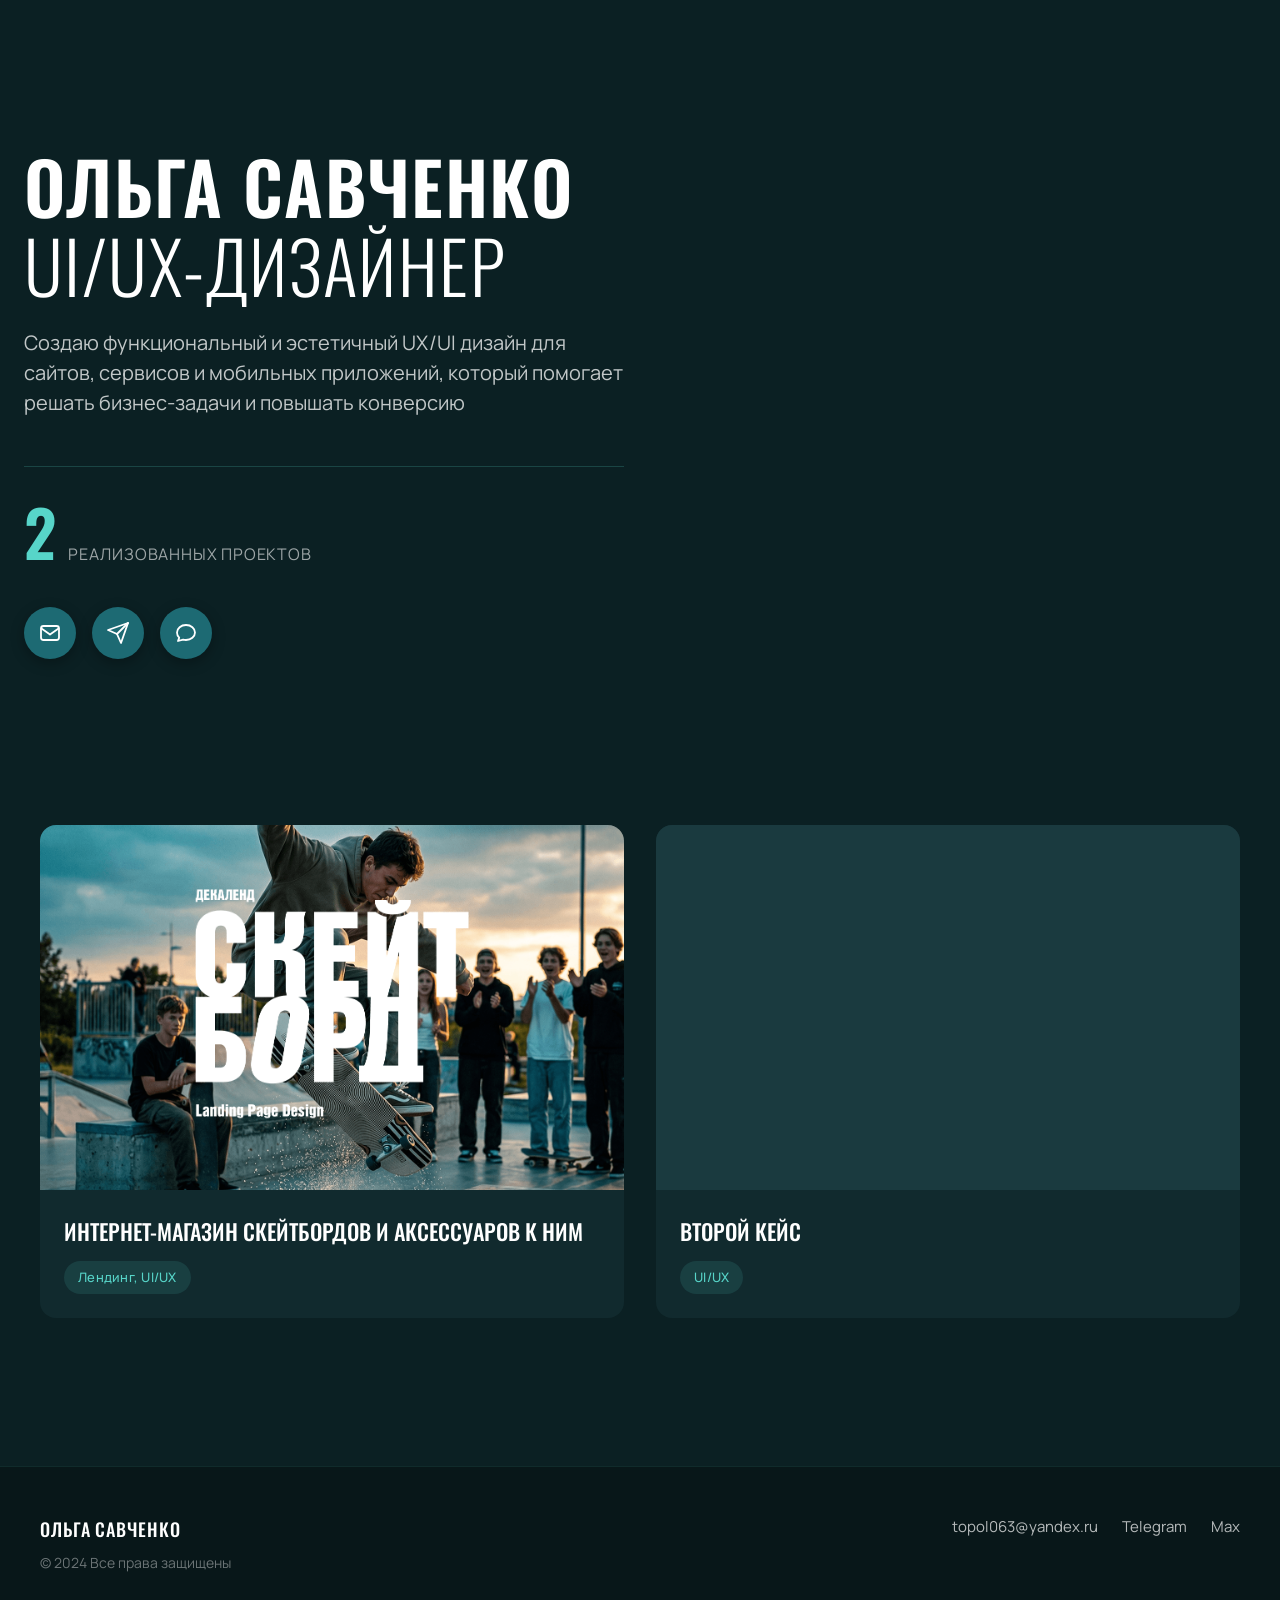
==== commit 54363ba9: "Сделан подзаголовок UI/UX-ДИЗАЙНЕР лёгким начертанием" ====
--- a/index.html
+++ b/index.html
@@ -15,7 +15,7 @@
     <!-- Hero секция -->
     <section class="hero">
       <div class="hero-content fade-in-up">
-        <h1>ОЛЬГА САВЧЕНКО<br>UI/UX-ДИЗАЙНЕР</h1>
+        <h1>ОЛЬГА САВЧЕНКО<br><span class="title-light">UI/UX-ДИЗАЙНЕР</span></h1>
         <p class="hero-subtitle">Создаю функциональный и эстетичный UX/UI дизайн для сайтов, сервисов и мобильных приложений, который помогает решать бизнес-задачи и повышать конверсию</p>
         
         <div class="hero-counter fade-in-up">
--- a/style.css
+++ b/style.css
@@ -25,9 +25,9 @@
 }
 
 .container {
-  max-width: 1200px;
+  max-width: 1600px; /* Было 1200px, теперь шире */
   margin: 0 auto;
-  padding: 0 24px;
+  padding: 0 40px; /* Увеличили боковые отступы */
 }
 
 /* --- Hero секция --- */
@@ -51,6 +51,10 @@
   text-transform: uppercase;
   margin-bottom: 24px;
   color: #ffffff;
+}
+
+.title-light {
+  font-weight: 300; /* Лёгкое начертание */
 }
 
 .hero-subtitle {
@@ -127,7 +131,7 @@
 
 .works-grid {
   display: grid;
-  grid-template-columns: repeat(2, 1fr);
+  grid-template-columns: repeat(auto-fit, minmax(400px, 1fr)); /* Адаптивная сетка */
   gap: 32px;
   margin-bottom: 48px;
 }
